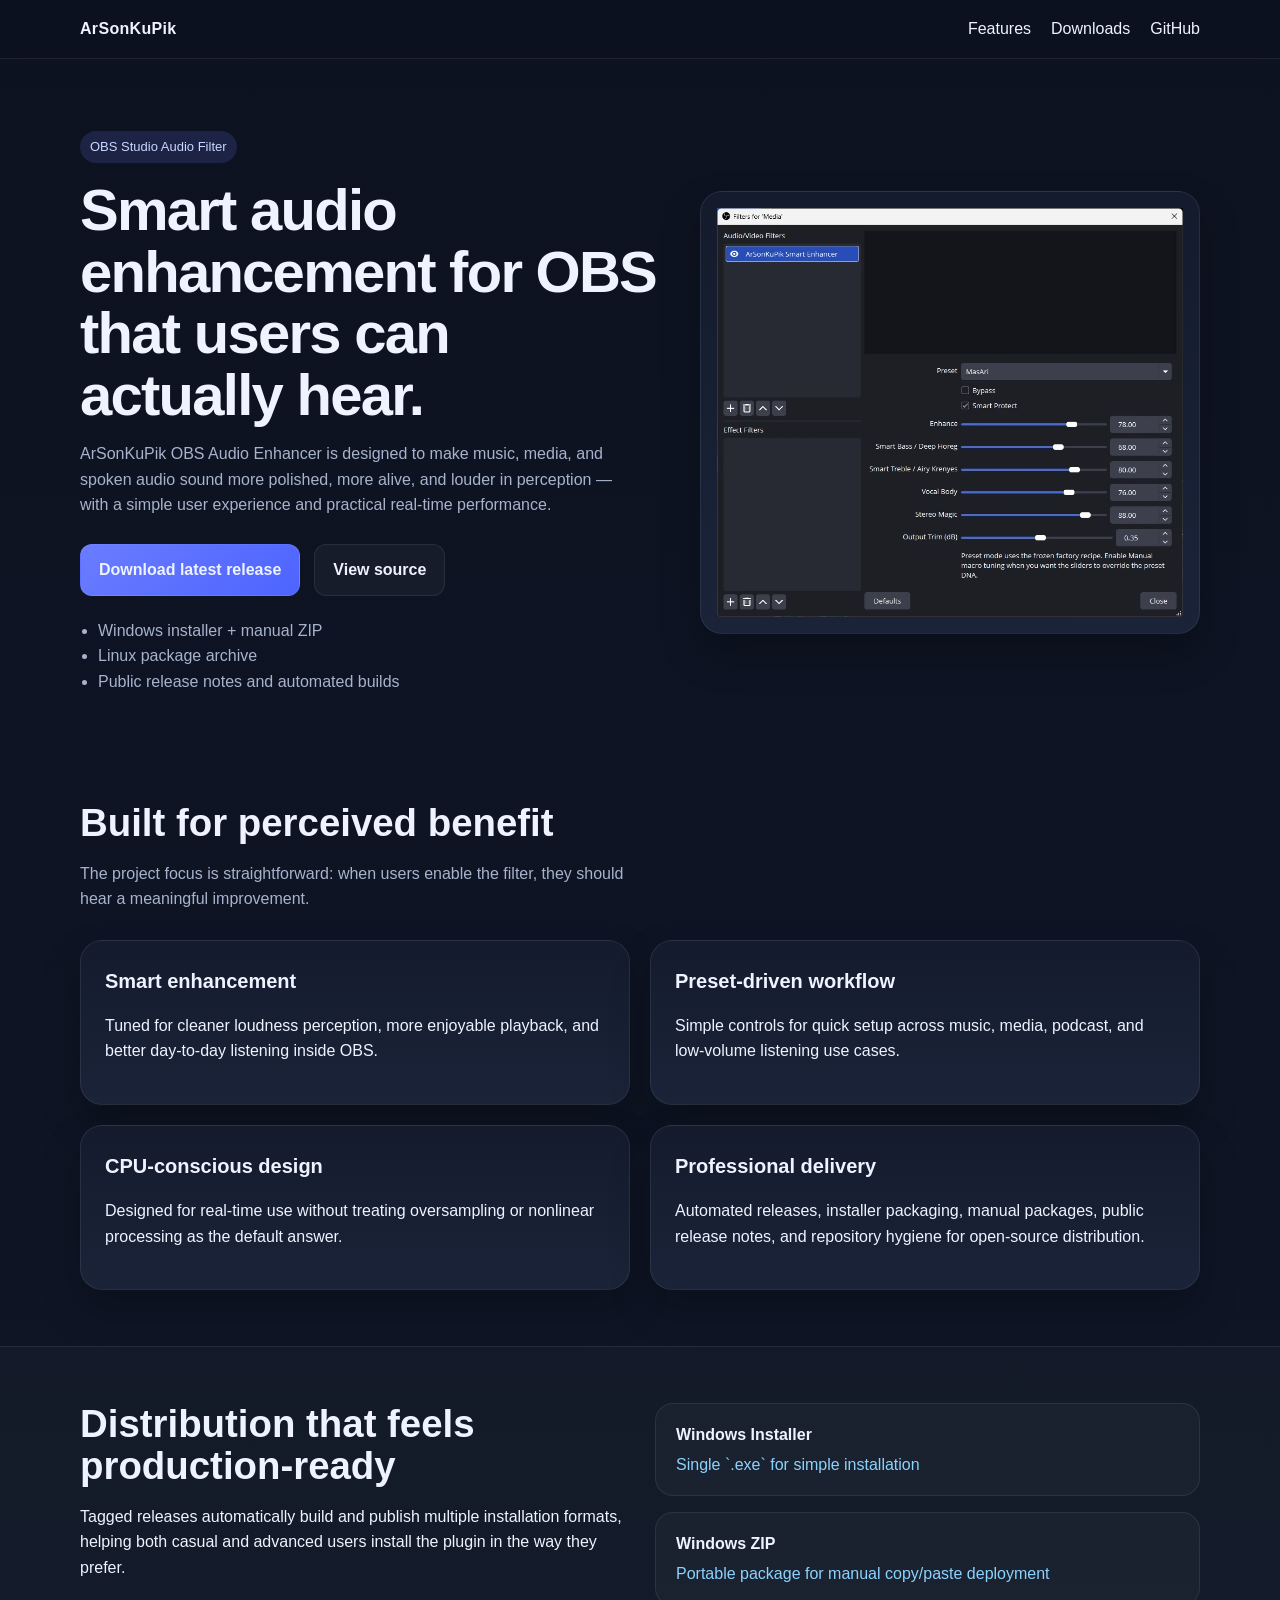
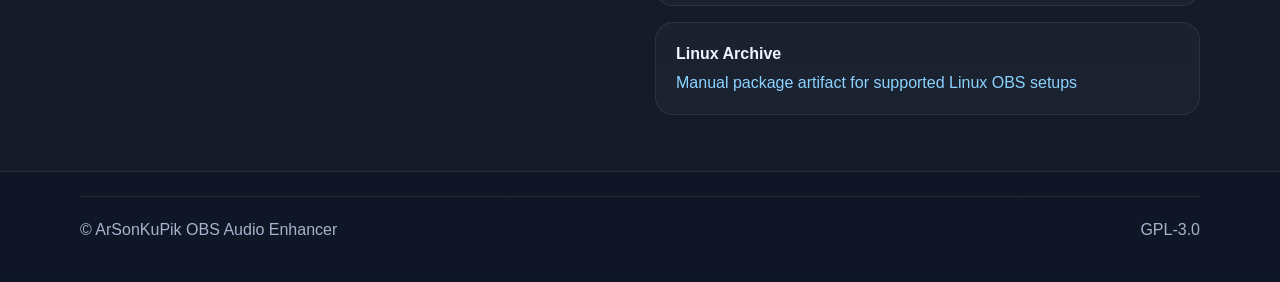
==== docs/site/index.html @ cfe4e067 "Clean public GPL3 repo and improve release installer" ====
<!doctype html>
<html lang="en">
<head>
  <meta charset="utf-8">
  <meta name="viewport" content="width=device-width, initial-scale=1">
  <title>ArSonKuPik OBS Audio Enhancer</title>
  <meta name="description" content="Professional smart audio enhancement plugin for OBS Studio. Louder perception, clearer playback, polished sound, and simple installation.">
  <link rel="stylesheet" href="styles.css">
</head>
<body>
  <header class="nav">
    <div class="wrap nav-inner">
      <a class="brand" href="index.html">ArSonKuPik</a>
      <nav>
        <a href="#features">Features</a>
        <a href="downloads.html">Downloads</a>
        <a href="https://github.com/masarray/arsonkupik-obs-audio-enhancer">GitHub</a>
      </nav>
    </div>
  </header>

  <main>
    <section class="hero">
      <div class="wrap hero-grid">
        <div>
          <span class="eyebrow">OBS Studio Audio Filter</span>
          <h1>Smart audio enhancement for OBS that users can actually hear.</h1>
          <p class="lead">ArSonKuPik OBS Audio Enhancer is designed to make music, media, and spoken audio sound more polished, more alive, and louder in perception — with a simple user experience and practical real-time performance.</p>
          <div class="cta-row">
            <a class="btn btn-primary" href="https://github.com/masarray/arsonkupik-obs-audio-enhancer/releases">Download latest release</a>
            <a class="btn btn-secondary" href="https://github.com/masarray/arsonkupik-obs-audio-enhancer">View source</a>
          </div>
          <ul class="hero-points">
            <li>Windows installer + manual ZIP</li>
            <li>Linux package archive</li>
            <li>Public release notes and automated builds</li>
          </ul>
        </div>
        <div class="shot-card">
          <img src="assets/images/obs-filter-ui.webp" alt="ArSonKuPik OBS Audio Enhancer filter user interface screenshot">
        </div>
      </div>
    </section>

    <section id="features" class="section">
      <div class="wrap">
        <h2>Built for perceived benefit</h2>
        <p class="section-intro">The project focus is straightforward: when users enable the filter, they should hear a meaningful improvement.</p>
        <div class="card-grid">
          <article class="card"><h3>Smart enhancement</h3><p>Tuned for cleaner loudness perception, more enjoyable playback, and better day-to-day listening inside OBS.</p></article>
          <article class="card"><h3>Preset-driven workflow</h3><p>Simple controls for quick setup across music, media, podcast, and low-volume listening use cases.</p></article>
          <article class="card"><h3>CPU-conscious design</h3><p>Designed for real-time use without treating oversampling or nonlinear processing as the default answer.</p></article>
          <article class="card"><h3>Professional delivery</h3><p>Automated releases, installer packaging, manual packages, public release notes, and repository hygiene for open-source distribution.</p></article>
        </div>
      </div>
    </section>

    <section class="section section-alt">
      <div class="wrap split">
        <div>
          <h2>Distribution that feels production-ready</h2>
          <p>Tagged releases automatically build and publish multiple installation formats, helping both casual and advanced users install the plugin in the way they prefer.</p>
        </div>
        <div class="stack-list">
          <div><strong>Windows Installer</strong><span>Single `.exe` for simple installation</span></div>
          <div><strong>Windows ZIP</strong><span>Portable package for manual copy/paste deployment</span></div>
          <div><strong>Linux Archive</strong><span>Manual package artifact for supported Linux OBS setups</span></div>
        </div>
      </div>
    </section>
  </main>

  <footer class="footer">
    <div class="wrap footer-inner">
      <span>© ArSonKuPik OBS Audio Enhancer</span>
      <span>GPL-3.0</span>
    </div>
  </footer>
</body>
</html>
---- docs/site/styles.css ----
:root {
  --bg: #0d1220;
  --panel: #141b2d;
  --panel-2: #1a2338;
  --text: #eef3ff;
  --muted: #a7b3cc;
  --line: rgba(255,255,255,.08);
  --accent: #6a7cff;
  --accent-2: #8bd3ff;
}
* { box-sizing: border-box; }
body { margin: 0; font: 16px/1.6 Inter, Segoe UI, Arial, sans-serif; background: linear-gradient(180deg,#0d1220 0%,#0f1626 100%); color: var(--text); }
a { color: inherit; text-decoration: none; }
img { max-width: 100%; display: block; }
.wrap { width: min(1120px, calc(100% - 40px)); margin: 0 auto; }
.nav { position: sticky; top: 0; backdrop-filter: blur(12px); background: rgba(13,18,32,.75); border-bottom: 1px solid var(--line); z-index: 10; }
.nav-inner { display: flex; justify-content: space-between; align-items: center; padding: 16px 0; }
.nav nav { display: flex; gap: 20px; }
.brand { font-weight: 700; letter-spacing: .02em; }
.hero { padding: 72px 0 52px; }
.hero-grid { display: grid; gap: 40px; grid-template-columns: 1.1fr .95fr; align-items: center; }
.eyebrow { display:inline-block; padding: 6px 10px; border-radius:999px; background: rgba(106,124,255,.16); color: #cbd7ff; font-size: 13px; }
h1 { font-size: clamp(36px, 5vw, 58px); line-height: 1.06; margin: 16px 0; letter-spacing: -.03em; }
h2 { font-size: clamp(28px,3vw,40px); line-height: 1.1; margin: 0 0 12px; }
h3 { margin: 0 0 10px; font-size: 20px; }
.lead, .section-intro { color: var(--muted); max-width: 62ch; }
.cta-row { display: flex; flex-wrap: wrap; gap: 14px; margin: 26px 0 18px; }
.btn { padding: 12px 18px; border-radius: 12px; font-weight: 600; border: 1px solid var(--line); }
.btn-primary { background: linear-gradient(135deg,var(--accent),#4d64ff); }
.btn-secondary { background: rgba(255,255,255,.04); }
.hero-points { margin: 22px 0 0; padding-left: 18px; color: var(--muted); }
.shot-card, .card { background: linear-gradient(180deg,var(--panel),var(--panel-2)); border: 1px solid var(--line); border-radius: 22px; box-shadow: 0 20px 40px rgba(0,0,0,.22); }
.shot-card { padding: 16px; }
.section { padding: 56px 0; }
.section-alt { background: rgba(255,255,255,.02); border-top: 1px solid var(--line); border-bottom: 1px solid var(--line); }
.card-grid { display:grid; gap: 20px; grid-template-columns: repeat(2, minmax(0,1fr)); margin-top: 28px; }
.card-grid.three { grid-template-columns: repeat(3,minmax(0,1fr)); }
.card { padding: 24px; }
.split { display:grid; gap: 30px; grid-template-columns: 1fr 1fr; align-items:start; }
.stack-list { display:grid; gap: 16px; }
.stack-list div { background: rgba(255,255,255,.03); border: 1px solid var(--line); border-radius: 18px; padding: 18px 20px; display:grid; gap: 4px; }
.stack-list span, .text-link { color: var(--accent-2); }
.release-card { margin-top: 24px; }
.footer { padding: 24px 0 40px; }
.footer-inner { display:flex; justify-content:space-between; gap:20px; color: var(--muted); border-top:1px solid var(--line); padding-top: 20px; }
@media (max-width: 900px) {
  .hero-grid, .split, .card-grid, .card-grid.three { grid-template-columns: 1fr; }
  .nav-inner { flex-direction: column; gap: 12px; }
}
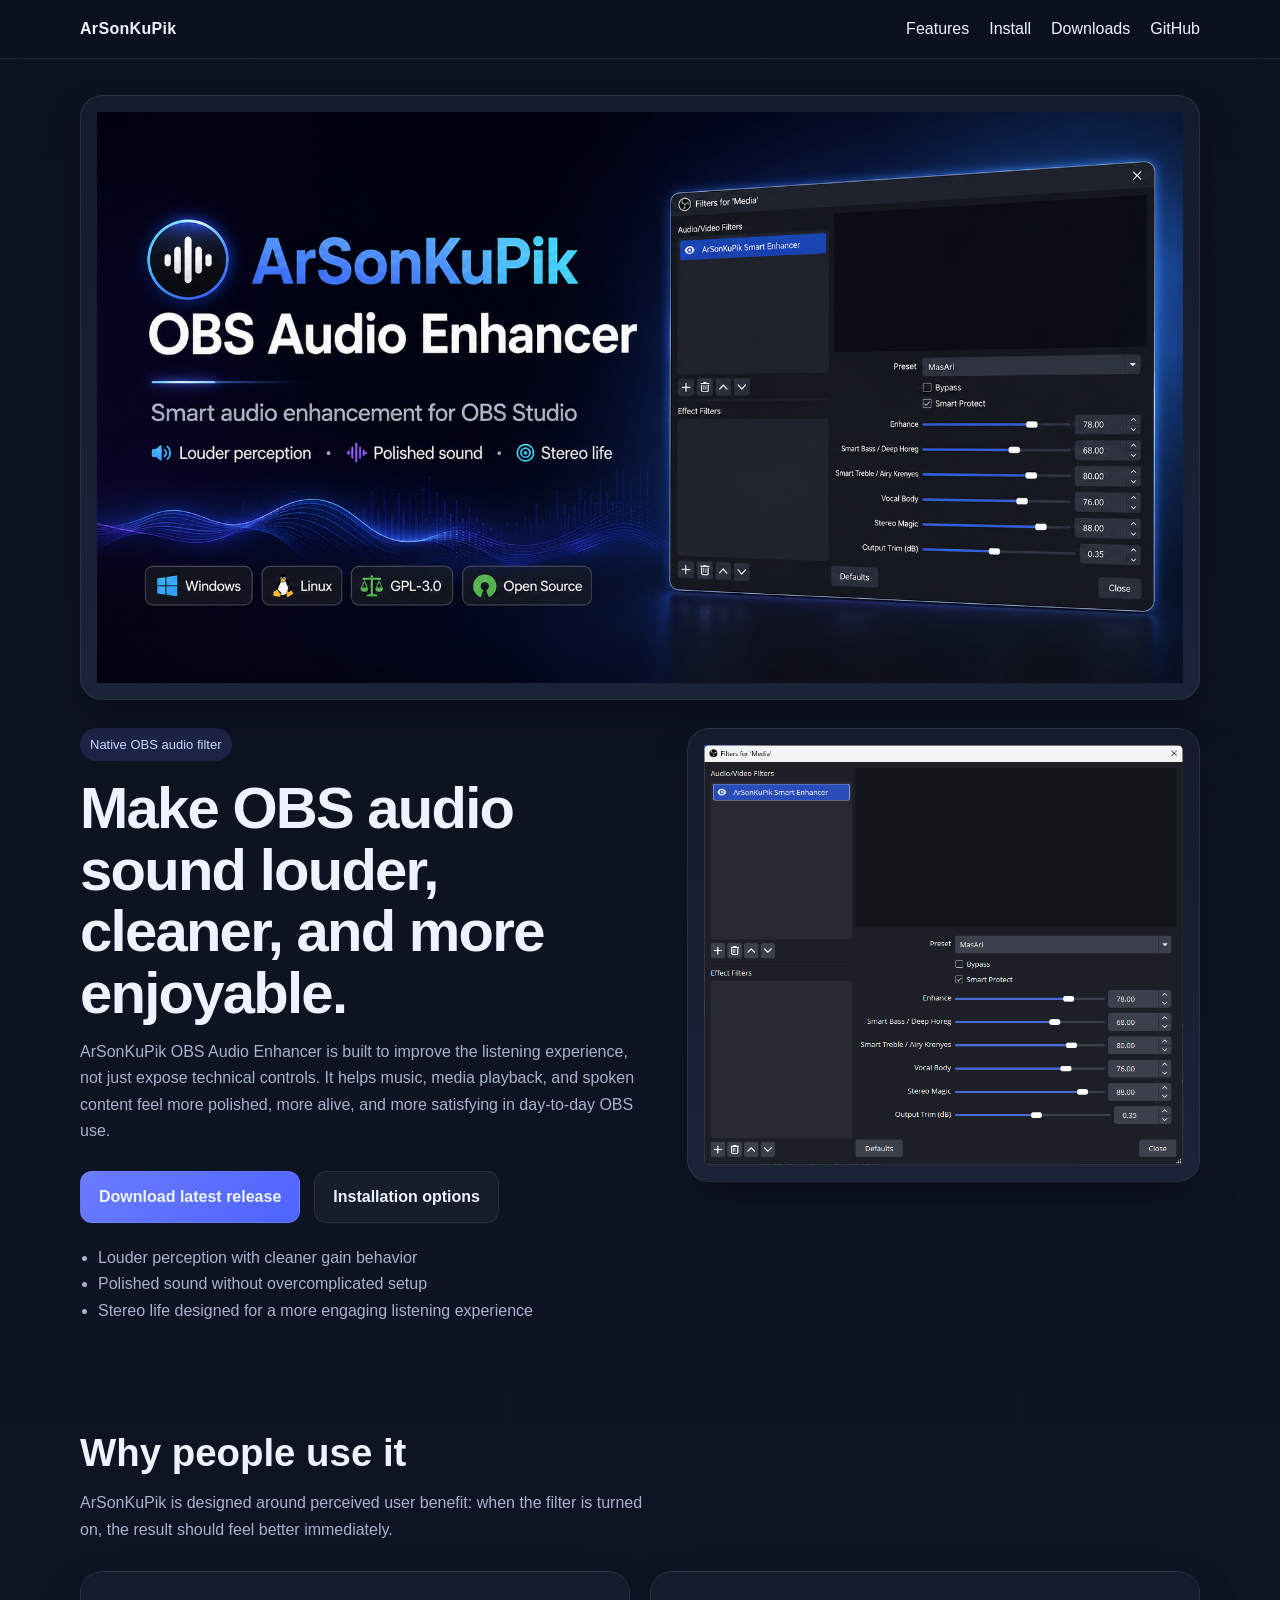
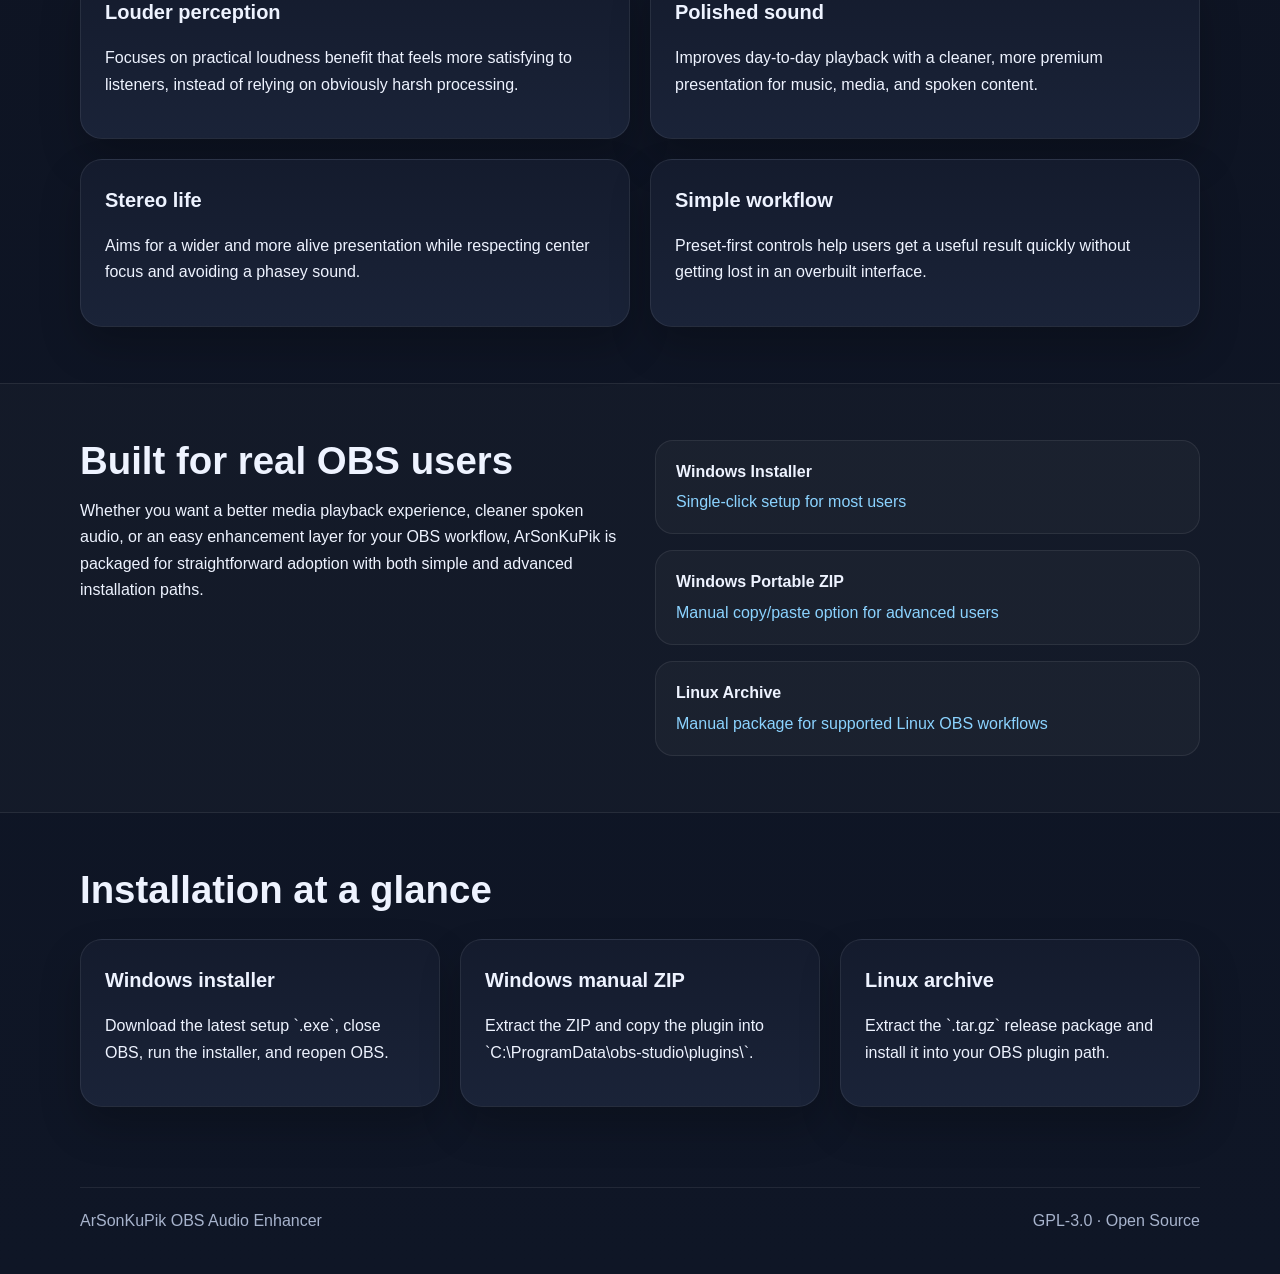
==== commit 766a1b95: "Polish README and landing page with OG hero and SEO improvements" ====
--- a/docs/site/index.html
+++ b/docs/site/index.html
@@ -4,8 +4,35 @@
   <meta charset="utf-8">
   <meta name="viewport" content="width=device-width, initial-scale=1">
   <title>ArSonKuPik OBS Audio Enhancer</title>
-  <meta name="description" content="Professional smart audio enhancement plugin for OBS Studio. Louder perception, clearer playback, polished sound, and simple installation.">
+  <meta name="description" content="Open-source smart audio enhancement plugin for OBS Studio. Designed for louder perceived playback, polished sound, stereo life, and easier installation on Windows and Linux.">
+  <meta name="keywords" content="OBS audio enhancer, OBS plugin, OBS Studio audio filter, audio enhancement plugin, OBS sound plugin, louder audio OBS, podcast audio OBS, music enhancer OBS">
+  <meta name="robots" content="index,follow">
+  <link rel="canonical" href="https://masarray.github.io/arsonkupik-obs-audio-enhancer/">
+  <meta property="og:type" content="website">
+  <meta property="og:title" content="ArSonKuPik OBS Audio Enhancer">
+  <meta property="og:description" content="Smart audio enhancement for OBS Studio — louder perception, polished sound, and stereo life.">
+  <meta property="og:url" content="https://masarray.github.io/arsonkupik-obs-audio-enhancer/">
+  <meta property="og:image" content="https://masarray.github.io/arsonkupik-obs-audio-enhancer/assets/images/og-hero.png">
+  <meta property="og:image:alt" content="ArSonKuPik OBS Audio Enhancer promotional hero image">
+  <meta name="twitter:card" content="summary_large_image">
+  <meta name="twitter:title" content="ArSonKuPik OBS Audio Enhancer">
+  <meta name="twitter:description" content="Smart audio enhancement for OBS Studio — louder perception, polished sound, and stereo life.">
+  <meta name="twitter:image" content="https://masarray.github.io/arsonkupik-obs-audio-enhancer/assets/images/og-hero.png">
   <link rel="stylesheet" href="styles.css">
+  <script type="application/ld+json">
+  {
+    "@context": "https://schema.org",
+    "@type": "SoftwareApplication",
+    "name": "ArSonKuPik OBS Audio Enhancer",
+    "applicationCategory": "MultimediaApplication",
+    "operatingSystem": "Windows, Linux",
+    "softwareVersion": "0.4.6",
+    "license": "https://www.gnu.org/licenses/gpl-3.0.html",
+    "url": "https://masarray.github.io/arsonkupik-obs-audio-enhancer/",
+    "downloadUrl": "https://github.com/masarray/arsonkupik-obs-audio-enhancer/releases",
+    "description": "Open-source smart audio enhancement plugin for OBS Studio, designed for louder perceived playback, polished sound, and stereo life."
+  }
+  </script>
 </head>
 <body>
   <header class="nav">
@@ -13,6 +40,7 @@
       <a class="brand" href="index.html">ArSonKuPik</a>
       <nav>
         <a href="#features">Features</a>
+        <a href="#install">Install</a>
         <a href="downloads.html">Downloads</a>
         <a href="https://github.com/masarray/arsonkupik-obs-audio-enhancer">GitHub</a>
       </nav>
@@ -20,37 +48,45 @@
   </header>
 
   <main>
-    <section class="hero">
-      <div class="wrap hero-grid">
+    <section class="hero hero-banner">
+      <div class="wrap">
+        <div class="banner-card">
+          <img src="assets/images/og-hero.png" alt="ArSonKuPik OBS Audio Enhancer hero banner">
+        </div>
+      </div>
+    </section>
+
+    <section class="hero hero-copy">
+      <div class="wrap hero-grid refined">
         <div>
-          <span class="eyebrow">OBS Studio Audio Filter</span>
-          <h1>Smart audio enhancement for OBS that users can actually hear.</h1>
-          <p class="lead">ArSonKuPik OBS Audio Enhancer is designed to make music, media, and spoken audio sound more polished, more alive, and louder in perception — with a simple user experience and practical real-time performance.</p>
+          <span class="eyebrow">Native OBS audio filter</span>
+          <h1>Make OBS audio sound louder, cleaner, and more enjoyable.</h1>
+          <p class="lead">ArSonKuPik OBS Audio Enhancer is built to improve the listening experience, not just expose technical controls. It helps music, media playback, and spoken content feel more polished, more alive, and more satisfying in day-to-day OBS use.</p>
           <div class="cta-row">
             <a class="btn btn-primary" href="https://github.com/masarray/arsonkupik-obs-audio-enhancer/releases">Download latest release</a>
-            <a class="btn btn-secondary" href="https://github.com/masarray/arsonkupik-obs-audio-enhancer">View source</a>
+            <a class="btn btn-secondary" href="downloads.html">Installation options</a>
           </div>
           <ul class="hero-points">
-            <li>Windows installer + manual ZIP</li>
-            <li>Linux package archive</li>
-            <li>Public release notes and automated builds</li>
+            <li>Louder perception with cleaner gain behavior</li>
+            <li>Polished sound without overcomplicated setup</li>
+            <li>Stereo life designed for a more engaging listening experience</li>
           </ul>
         </div>
         <div class="shot-card">
-          <img src="assets/images/obs-filter-ui.webp" alt="ArSonKuPik OBS Audio Enhancer filter user interface screenshot">
+          <img src="assets/images/obs-filter-ui.webp" alt="ArSonKuPik OBS Audio Enhancer user interface screenshot">
         </div>
       </div>
     </section>
 
     <section id="features" class="section">
       <div class="wrap">
-        <h2>Built for perceived benefit</h2>
-        <p class="section-intro">The project focus is straightforward: when users enable the filter, they should hear a meaningful improvement.</p>
+        <h2>Why people use it</h2>
+        <p class="section-intro">ArSonKuPik is designed around perceived user benefit: when the filter is turned on, the result should feel better immediately.</p>
         <div class="card-grid">
-          <article class="card"><h3>Smart enhancement</h3><p>Tuned for cleaner loudness perception, more enjoyable playback, and better day-to-day listening inside OBS.</p></article>
-          <article class="card"><h3>Preset-driven workflow</h3><p>Simple controls for quick setup across music, media, podcast, and low-volume listening use cases.</p></article>
-          <article class="card"><h3>CPU-conscious design</h3><p>Designed for real-time use without treating oversampling or nonlinear processing as the default answer.</p></article>
-          <article class="card"><h3>Professional delivery</h3><p>Automated releases, installer packaging, manual packages, public release notes, and repository hygiene for open-source distribution.</p></article>
+          <article class="card"><h3>Louder perception</h3><p>Focuses on practical loudness benefit that feels more satisfying to listeners, instead of relying on obviously harsh processing.</p></article>
+          <article class="card"><h3>Polished sound</h3><p>Improves day-to-day playback with a cleaner, more premium presentation for music, media, and spoken content.</p></article>
+          <article class="card"><h3>Stereo life</h3><p>Aims for a wider and more alive presentation while respecting center focus and avoiding a phasey sound.</p></article>
+          <article class="card"><h3>Simple workflow</h3><p>Preset-first controls help users get a useful result quickly without getting lost in an overbuilt interface.</p></article>
         </div>
       </div>
     </section>
@@ -58,13 +94,24 @@
     <section class="section section-alt">
       <div class="wrap split">
         <div>
-          <h2>Distribution that feels production-ready</h2>
-          <p>Tagged releases automatically build and publish multiple installation formats, helping both casual and advanced users install the plugin in the way they prefer.</p>
+          <h2>Built for real OBS users</h2>
+          <p>Whether you want a better media playback experience, cleaner spoken audio, or an easy enhancement layer for your OBS workflow, ArSonKuPik is packaged for straightforward adoption with both simple and advanced installation paths.</p>
         </div>
         <div class="stack-list">
-          <div><strong>Windows Installer</strong><span>Single `.exe` for simple installation</span></div>
-          <div><strong>Windows ZIP</strong><span>Portable package for manual copy/paste deployment</span></div>
-          <div><strong>Linux Archive</strong><span>Manual package artifact for supported Linux OBS setups</span></div>
+          <div><strong>Windows Installer</strong><span>Single-click setup for most users</span></div>
+          <div><strong>Windows Portable ZIP</strong><span>Manual copy/paste option for advanced users</span></div>
+          <div><strong>Linux Archive</strong><span>Manual package for supported Linux OBS workflows</span></div>
+        </div>
+      </div>
+    </section>
+
+    <section id="install" class="section">
+      <div class="wrap">
+        <h2>Installation at a glance</h2>
+        <div class="card-grid three">
+          <article class="card"><h3>Windows installer</h3><p>Download the latest setup `.exe`, close OBS, run the installer, and reopen OBS.</p></article>
+          <article class="card"><h3>Windows manual ZIP</h3><p>Extract the ZIP and copy the plugin into `C:\ProgramData\obs-studio\plugins\`.</p></article>
+          <article class="card"><h3>Linux archive</h3><p>Extract the `.tar.gz` release package and install it into your OBS plugin path.</p></article>
         </div>
       </div>
     </section>
@@ -72,8 +119,8 @@
 
   <footer class="footer">
     <div class="wrap footer-inner">
-      <span>© ArSonKuPik OBS Audio Enhancer</span>
-      <span>GPL-3.0</span>
+      <span>ArSonKuPik OBS Audio Enhancer</span>
+      <span>GPL-3.0 · Open Source</span>
     </div>
   </footer>
 </body>
--- a/docs/site/styles.css
+++ b/docs/site/styles.css
@@ -10,7 +10,7 @@
   --accent-2: #8bd3ff;
 }
 * { box-sizing: border-box; }
-body { margin: 0; font: 16px/1.6 Inter, Segoe UI, Arial, sans-serif; background: linear-gradient(180deg,#0d1220 0%,#0f1626 100%); color: var(--text); }
+body { margin: 0; font: 16px/1.65 Inter, Segoe UI, Arial, sans-serif; background: linear-gradient(180deg,#0d1220 0%,#0f1626 100%); color: var(--text); }
 a { color: inherit; text-decoration: none; }
 img { max-width: 100%; display: block; }
 .wrap { width: min(1120px, calc(100% - 40px)); margin: 0 auto; }
@@ -18,20 +18,24 @@
 .nav-inner { display: flex; justify-content: space-between; align-items: center; padding: 16px 0; }
 .nav nav { display: flex; gap: 20px; }
 .brand { font-weight: 700; letter-spacing: .02em; }
-.hero { padding: 72px 0 52px; }
-.hero-grid { display: grid; gap: 40px; grid-template-columns: 1.1fr .95fr; align-items: center; }
+.hero { padding: 24px 0 52px; }
+.hero-banner { padding-top: 36px; padding-bottom: 8px; }
+.hero-copy { padding-top: 20px; }
+.hero-grid { display: grid; gap: 40px; grid-template-columns: 1.05fr .95fr; align-items: center; }
+.hero-grid.refined { align-items: start; }
 .eyebrow { display:inline-block; padding: 6px 10px; border-radius:999px; background: rgba(106,124,255,.16); color: #cbd7ff; font-size: 13px; }
 h1 { font-size: clamp(36px, 5vw, 58px); line-height: 1.06; margin: 16px 0; letter-spacing: -.03em; }
 h2 { font-size: clamp(28px,3vw,40px); line-height: 1.1; margin: 0 0 12px; }
 h3 { margin: 0 0 10px; font-size: 20px; }
-.lead, .section-intro { color: var(--muted); max-width: 62ch; }
+.lead, .section-intro { color: var(--muted); max-width: 64ch; }
 .cta-row { display: flex; flex-wrap: wrap; gap: 14px; margin: 26px 0 18px; }
 .btn { padding: 12px 18px; border-radius: 12px; font-weight: 600; border: 1px solid var(--line); }
 .btn-primary { background: linear-gradient(135deg,var(--accent),#4d64ff); }
 .btn-secondary { background: rgba(255,255,255,.04); }
 .hero-points { margin: 22px 0 0; padding-left: 18px; color: var(--muted); }
-.shot-card, .card { background: linear-gradient(180deg,var(--panel),var(--panel-2)); border: 1px solid var(--line); border-radius: 22px; box-shadow: 0 20px 40px rgba(0,0,0,.22); }
-.shot-card { padding: 16px; }
+.shot-card, .card, .banner-card { background: linear-gradient(180deg,var(--panel),var(--panel-2)); border: 1px solid var(--line); border-radius: 22px; box-shadow: 0 20px 40px rgba(0,0,0,.22); }
+.shot-card, .banner-card { padding: 16px; }
+.small-banner { margin-bottom: 28px; }
 .section { padding: 56px 0; }
 .section-alt { background: rgba(255,255,255,.02); border-top: 1px solid var(--line); border-bottom: 1px solid var(--line); }
 .card-grid { display:grid; gap: 20px; grid-template-columns: repeat(2, minmax(0,1fr)); margin-top: 28px; }
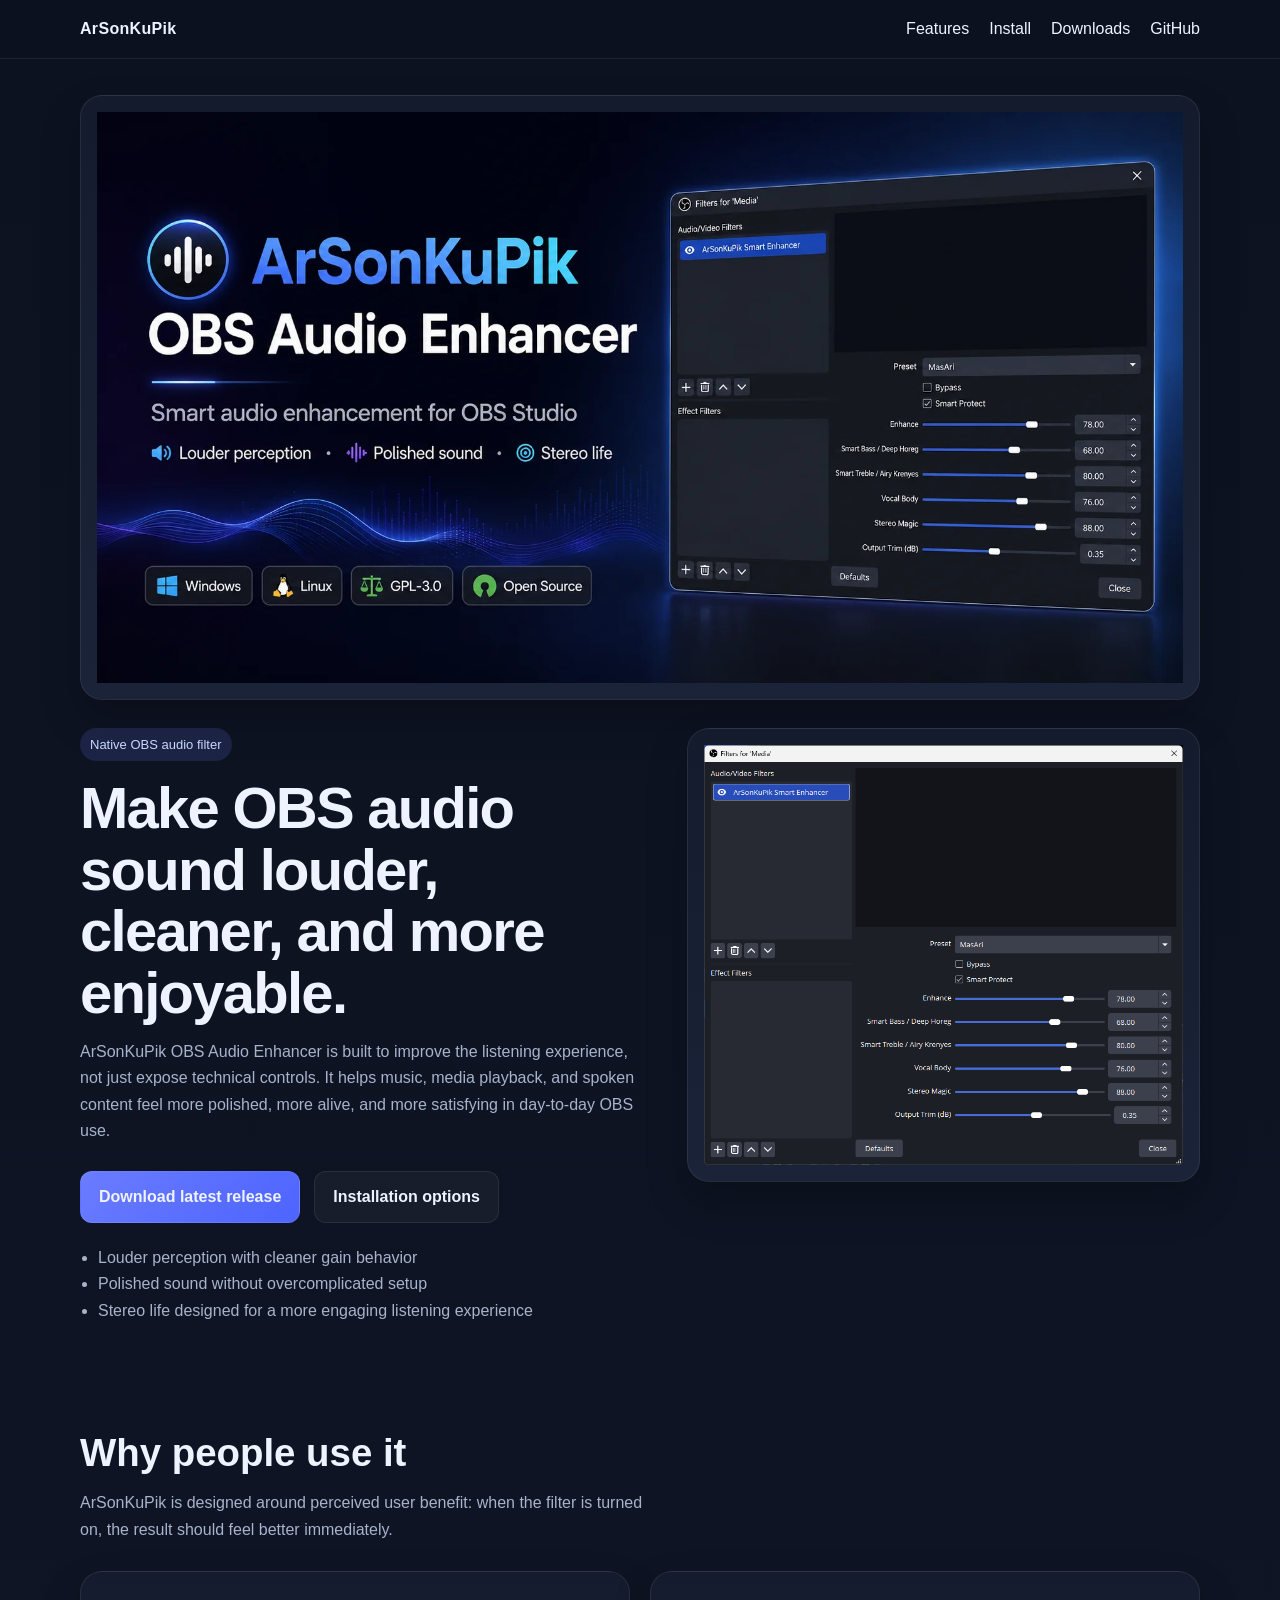
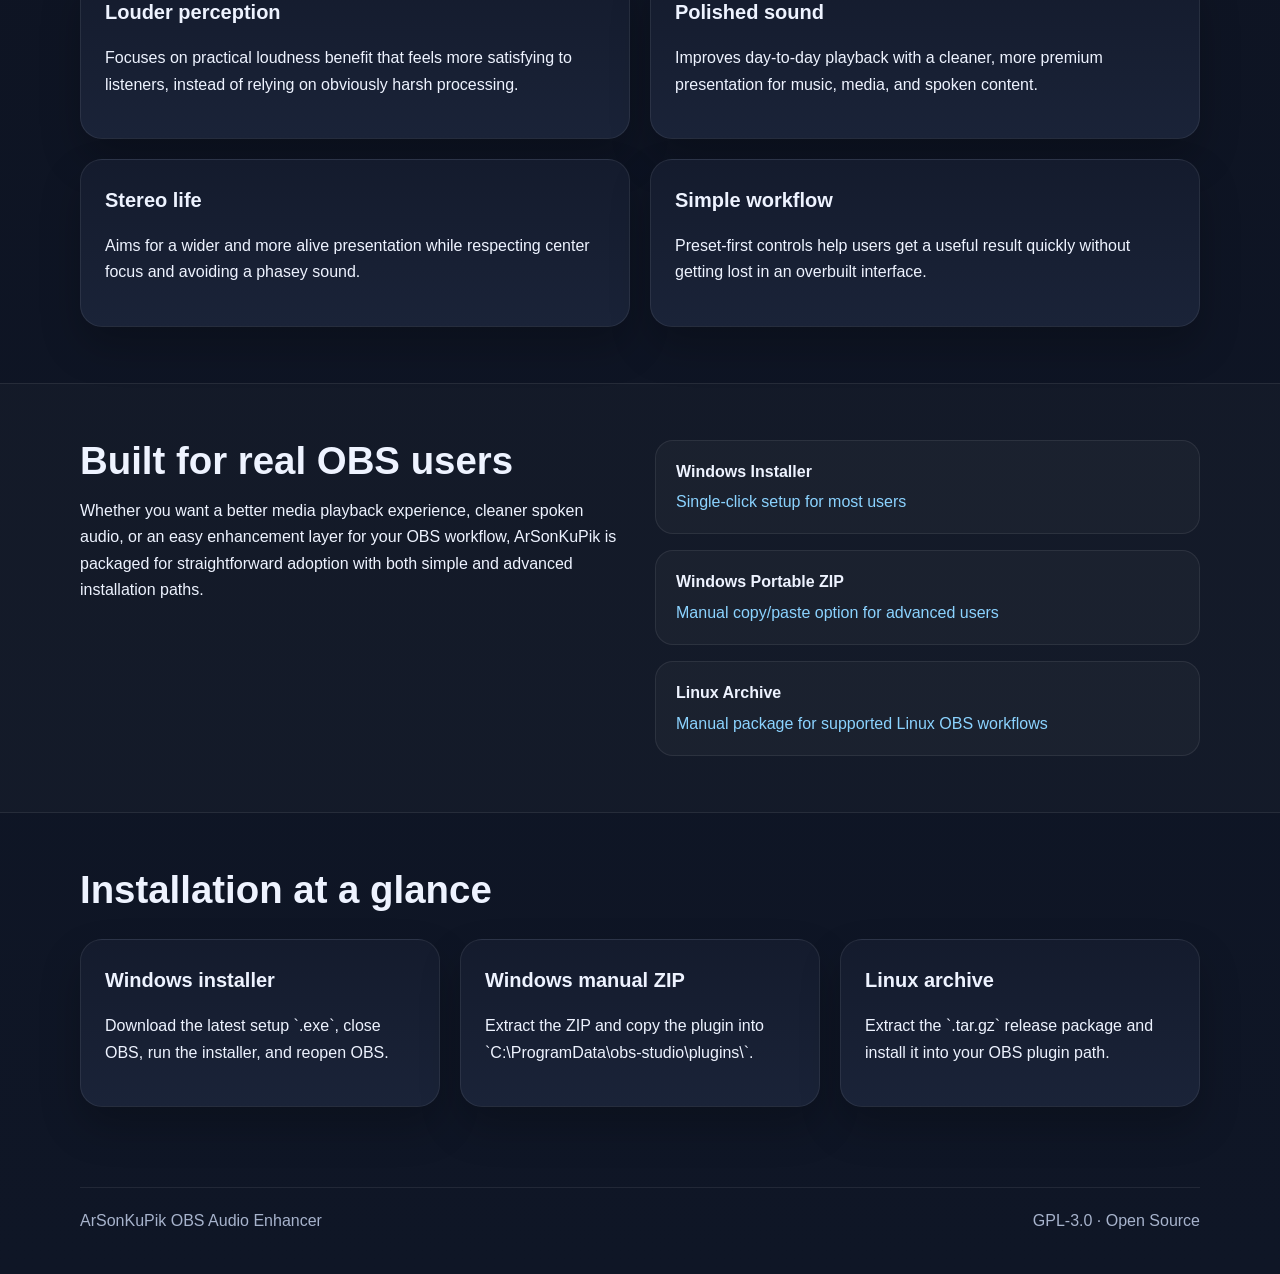
==== commit a535242c: "Use WebP hero banner on landing page" ====
--- a/docs/site/index.html
+++ b/docs/site/index.html
@@ -12,12 +12,12 @@
   <meta property="og:title" content="ArSonKuPik OBS Audio Enhancer">
   <meta property="og:description" content="Smart audio enhancement for OBS Studio — louder perception, polished sound, and stereo life.">
   <meta property="og:url" content="https://masarray.github.io/arsonkupik-obs-audio-enhancer/">
-  <meta property="og:image" content="https://masarray.github.io/arsonkupik-obs-audio-enhancer/assets/images/og-hero.png">
+  <meta property="og:image" content="https://masarray.github.io/arsonkupik-obs-audio-enhancer/assets/images/og-hero.webp">
   <meta property="og:image:alt" content="ArSonKuPik OBS Audio Enhancer promotional hero image">
   <meta name="twitter:card" content="summary_large_image">
   <meta name="twitter:title" content="ArSonKuPik OBS Audio Enhancer">
   <meta name="twitter:description" content="Smart audio enhancement for OBS Studio — louder perception, polished sound, and stereo life.">
-  <meta name="twitter:image" content="https://masarray.github.io/arsonkupik-obs-audio-enhancer/assets/images/og-hero.png">
+  <meta name="twitter:image" content="https://masarray.github.io/arsonkupik-obs-audio-enhancer/assets/images/og-hero.webp">
   <link rel="stylesheet" href="styles.css">
   <script type="application/ld+json">
   {
@@ -26,7 +26,7 @@
     "name": "ArSonKuPik OBS Audio Enhancer",
     "applicationCategory": "MultimediaApplication",
     "operatingSystem": "Windows, Linux",
-    "softwareVersion": "0.4.6",
+    "softwareVersion": "0.4.8",
     "license": "https://www.gnu.org/licenses/gpl-3.0.html",
     "url": "https://masarray.github.io/arsonkupik-obs-audio-enhancer/",
     "downloadUrl": "https://github.com/masarray/arsonkupik-obs-audio-enhancer/releases",
@@ -51,7 +51,7 @@
     <section class="hero hero-banner">
       <div class="wrap">
         <div class="banner-card">
-          <img src="assets/images/og-hero.png" alt="ArSonKuPik OBS Audio Enhancer hero banner">
+          <img src="assets/images/og-hero.webp" alt="ArSonKuPik OBS Audio Enhancer hero banner">
         </div>
       </div>
     </section>
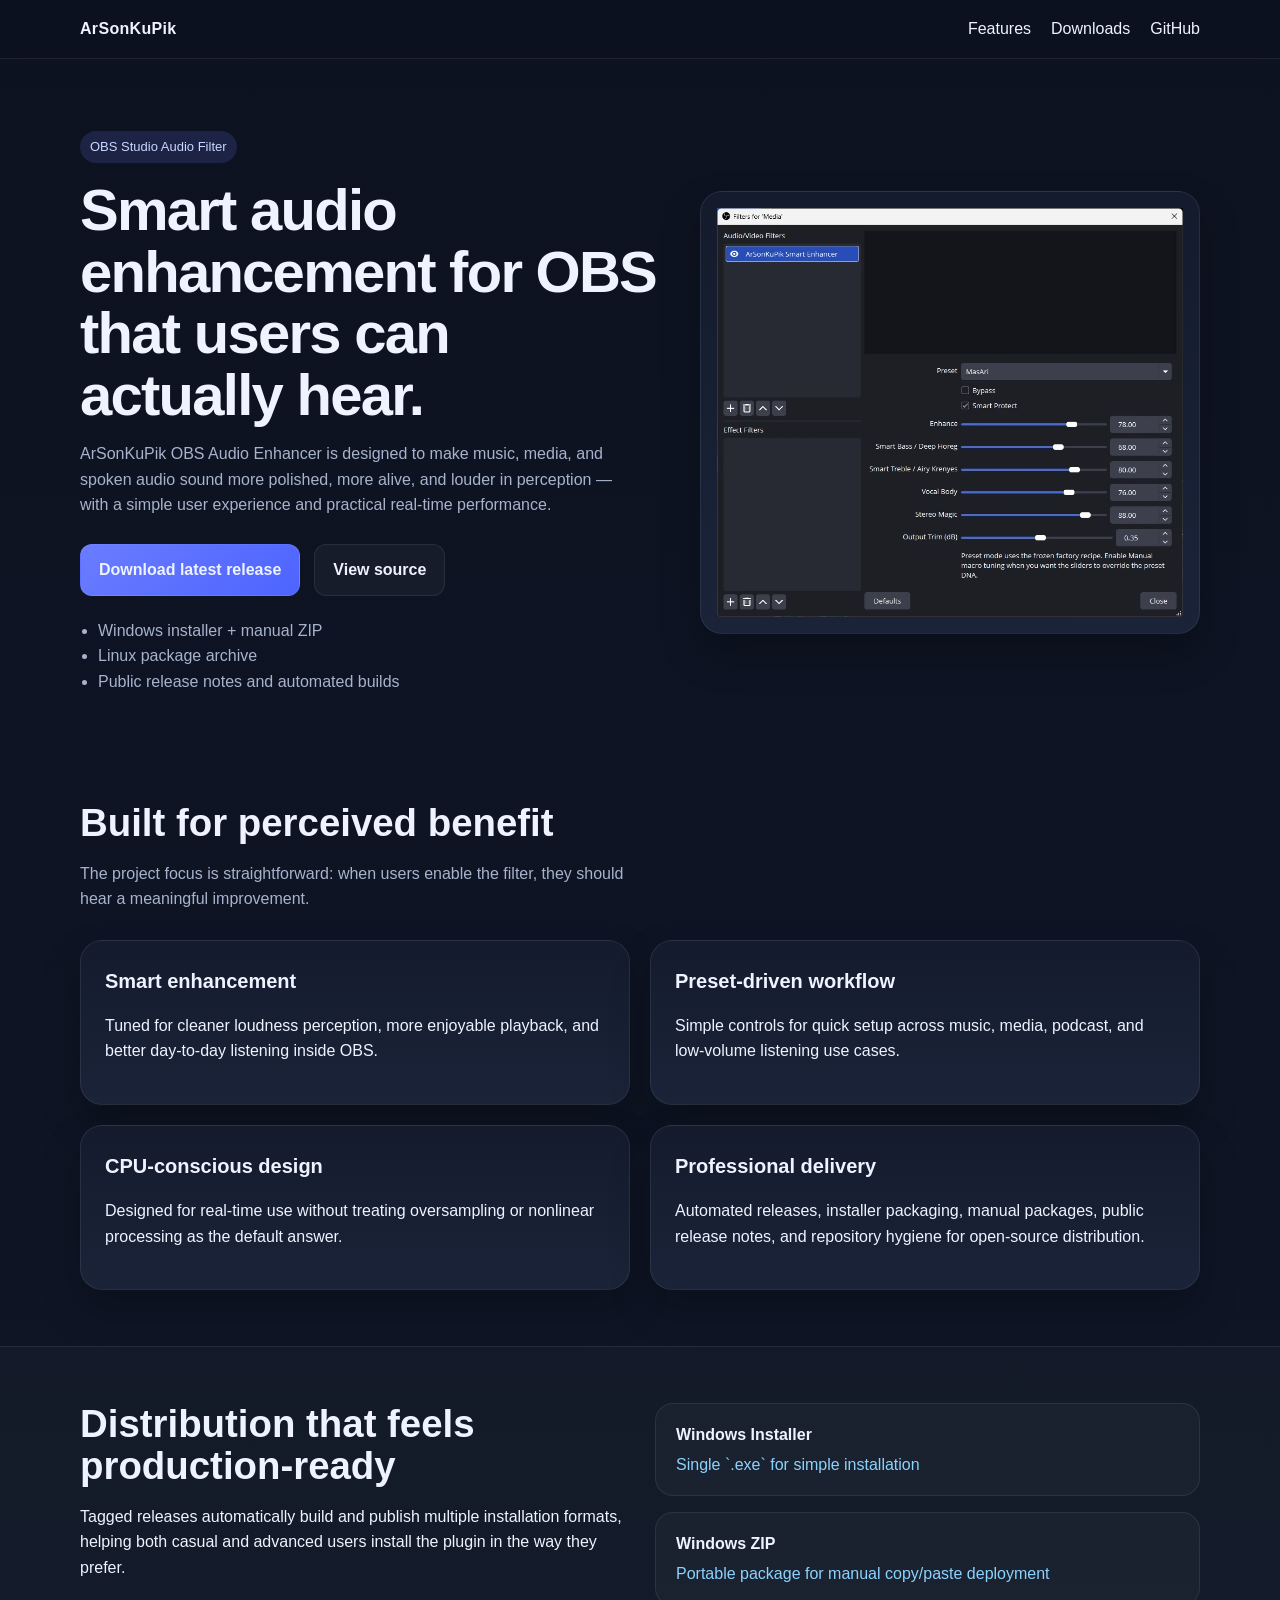
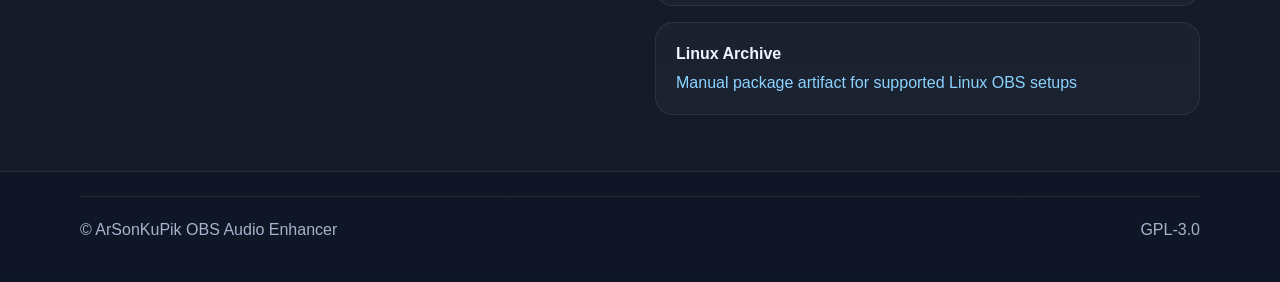
==== commit a178d706: "v0.4.12 calibrated gain staging" ====
--- a/docs/site/index.html
+++ b/docs/site/index.html
@@ -4,35 +4,8 @@
   <meta charset="utf-8">
   <meta name="viewport" content="width=device-width, initial-scale=1">
   <title>ArSonKuPik OBS Audio Enhancer</title>
-  <meta name="description" content="Open-source smart audio enhancement plugin for OBS Studio. Designed for louder perceived playback, polished sound, stereo life, and easier installation on Windows and Linux.">
-  <meta name="keywords" content="OBS audio enhancer, OBS plugin, OBS Studio audio filter, audio enhancement plugin, OBS sound plugin, louder audio OBS, podcast audio OBS, music enhancer OBS">
-  <meta name="robots" content="index,follow">
-  <link rel="canonical" href="https://masarray.github.io/arsonkupik-obs-audio-enhancer/">
-  <meta property="og:type" content="website">
-  <meta property="og:title" content="ArSonKuPik OBS Audio Enhancer">
-  <meta property="og:description" content="Smart audio enhancement for OBS Studio — louder perception, polished sound, and stereo life.">
-  <meta property="og:url" content="https://masarray.github.io/arsonkupik-obs-audio-enhancer/">
-  <meta property="og:image" content="https://masarray.github.io/arsonkupik-obs-audio-enhancer/assets/images/og-hero.webp">
-  <meta property="og:image:alt" content="ArSonKuPik OBS Audio Enhancer promotional hero image">
-  <meta name="twitter:card" content="summary_large_image">
-  <meta name="twitter:title" content="ArSonKuPik OBS Audio Enhancer">
-  <meta name="twitter:description" content="Smart audio enhancement for OBS Studio — louder perception, polished sound, and stereo life.">
-  <meta name="twitter:image" content="https://masarray.github.io/arsonkupik-obs-audio-enhancer/assets/images/og-hero.webp">
+  <meta name="description" content="Professional smart audio enhancement plugin for OBS Studio. Louder perception, clearer playback, polished sound, and simple installation.">
   <link rel="stylesheet" href="styles.css">
-  <script type="application/ld+json">
-  {
-    "@context": "https://schema.org",
-    "@type": "SoftwareApplication",
-    "name": "ArSonKuPik OBS Audio Enhancer",
-    "applicationCategory": "MultimediaApplication",
-    "operatingSystem": "Windows, Linux",
-    "softwareVersion": "0.4.8",
-    "license": "https://www.gnu.org/licenses/gpl-3.0.html",
-    "url": "https://masarray.github.io/arsonkupik-obs-audio-enhancer/",
-    "downloadUrl": "https://github.com/masarray/arsonkupik-obs-audio-enhancer/releases",
-    "description": "Open-source smart audio enhancement plugin for OBS Studio, designed for louder perceived playback, polished sound, and stereo life."
-  }
-  </script>
 </head>
 <body>
   <header class="nav">
@@ -40,7 +13,6 @@
       <a class="brand" href="index.html">ArSonKuPik</a>
       <nav>
         <a href="#features">Features</a>
-        <a href="#install">Install</a>
         <a href="downloads.html">Downloads</a>
         <a href="https://github.com/masarray/arsonkupik-obs-audio-enhancer">GitHub</a>
       </nav>
@@ -48,45 +20,37 @@
   </header>
 
   <main>
-    <section class="hero hero-banner">
-      <div class="wrap">
-        <div class="banner-card">
-          <img src="assets/images/og-hero.webp" alt="ArSonKuPik OBS Audio Enhancer hero banner">
-        </div>
-      </div>
-    </section>
-
-    <section class="hero hero-copy">
-      <div class="wrap hero-grid refined">
+    <section class="hero">
+      <div class="wrap hero-grid">
         <div>
-          <span class="eyebrow">Native OBS audio filter</span>
-          <h1>Make OBS audio sound louder, cleaner, and more enjoyable.</h1>
-          <p class="lead">ArSonKuPik OBS Audio Enhancer is built to improve the listening experience, not just expose technical controls. It helps music, media playback, and spoken content feel more polished, more alive, and more satisfying in day-to-day OBS use.</p>
+          <span class="eyebrow">OBS Studio Audio Filter</span>
+          <h1>Smart audio enhancement for OBS that users can actually hear.</h1>
+          <p class="lead">ArSonKuPik OBS Audio Enhancer is designed to make music, media, and spoken audio sound more polished, more alive, and louder in perception — with a simple user experience and practical real-time performance.</p>
           <div class="cta-row">
             <a class="btn btn-primary" href="https://github.com/masarray/arsonkupik-obs-audio-enhancer/releases">Download latest release</a>
-            <a class="btn btn-secondary" href="downloads.html">Installation options</a>
+            <a class="btn btn-secondary" href="https://github.com/masarray/arsonkupik-obs-audio-enhancer">View source</a>
           </div>
           <ul class="hero-points">
-            <li>Louder perception with cleaner gain behavior</li>
-            <li>Polished sound without overcomplicated setup</li>
-            <li>Stereo life designed for a more engaging listening experience</li>
+            <li>Windows installer + manual ZIP</li>
+            <li>Linux package archive</li>
+            <li>Public release notes and automated builds</li>
           </ul>
         </div>
         <div class="shot-card">
-          <img src="assets/images/obs-filter-ui.webp" alt="ArSonKuPik OBS Audio Enhancer user interface screenshot">
+          <img src="assets/images/obs-filter-ui.webp" alt="ArSonKuPik OBS Audio Enhancer filter user interface screenshot">
         </div>
       </div>
     </section>
 
     <section id="features" class="section">
       <div class="wrap">
-        <h2>Why people use it</h2>
-        <p class="section-intro">ArSonKuPik is designed around perceived user benefit: when the filter is turned on, the result should feel better immediately.</p>
+        <h2>Built for perceived benefit</h2>
+        <p class="section-intro">The project focus is straightforward: when users enable the filter, they should hear a meaningful improvement.</p>
         <div class="card-grid">
-          <article class="card"><h3>Louder perception</h3><p>Focuses on practical loudness benefit that feels more satisfying to listeners, instead of relying on obviously harsh processing.</p></article>
-          <article class="card"><h3>Polished sound</h3><p>Improves day-to-day playback with a cleaner, more premium presentation for music, media, and spoken content.</p></article>
-          <article class="card"><h3>Stereo life</h3><p>Aims for a wider and more alive presentation while respecting center focus and avoiding a phasey sound.</p></article>
-          <article class="card"><h3>Simple workflow</h3><p>Preset-first controls help users get a useful result quickly without getting lost in an overbuilt interface.</p></article>
+          <article class="card"><h3>Smart enhancement</h3><p>Tuned for cleaner loudness perception, more enjoyable playback, and better day-to-day listening inside OBS.</p></article>
+          <article class="card"><h3>Preset-driven workflow</h3><p>Simple controls for quick setup across music, media, podcast, and low-volume listening use cases.</p></article>
+          <article class="card"><h3>CPU-conscious design</h3><p>Designed for real-time use without treating oversampling or nonlinear processing as the default answer.</p></article>
+          <article class="card"><h3>Professional delivery</h3><p>Automated releases, installer packaging, manual packages, public release notes, and repository hygiene for open-source distribution.</p></article>
         </div>
       </div>
     </section>
@@ -94,24 +58,13 @@
     <section class="section section-alt">
       <div class="wrap split">
         <div>
-          <h2>Built for real OBS users</h2>
-          <p>Whether you want a better media playback experience, cleaner spoken audio, or an easy enhancement layer for your OBS workflow, ArSonKuPik is packaged for straightforward adoption with both simple and advanced installation paths.</p>
+          <h2>Distribution that feels production-ready</h2>
+          <p>Tagged releases automatically build and publish multiple installation formats, helping both casual and advanced users install the plugin in the way they prefer.</p>
         </div>
         <div class="stack-list">
-          <div><strong>Windows Installer</strong><span>Single-click setup for most users</span></div>
-          <div><strong>Windows Portable ZIP</strong><span>Manual copy/paste option for advanced users</span></div>
-          <div><strong>Linux Archive</strong><span>Manual package for supported Linux OBS workflows</span></div>
-        </div>
-      </div>
-    </section>
-
-    <section id="install" class="section">
-      <div class="wrap">
-        <h2>Installation at a glance</h2>
-        <div class="card-grid three">
-          <article class="card"><h3>Windows installer</h3><p>Download the latest setup `.exe`, close OBS, run the installer, and reopen OBS.</p></article>
-          <article class="card"><h3>Windows manual ZIP</h3><p>Extract the ZIP and copy the plugin into `C:\ProgramData\obs-studio\plugins\`.</p></article>
-          <article class="card"><h3>Linux archive</h3><p>Extract the `.tar.gz` release package and install it into your OBS plugin path.</p></article>
+          <div><strong>Windows Installer</strong><span>Single `.exe` for simple installation</span></div>
+          <div><strong>Windows ZIP</strong><span>Portable package for manual copy/paste deployment</span></div>
+          <div><strong>Linux Archive</strong><span>Manual package artifact for supported Linux OBS setups</span></div>
         </div>
       </div>
     </section>
@@ -119,8 +72,8 @@
 
   <footer class="footer">
     <div class="wrap footer-inner">
-      <span>ArSonKuPik OBS Audio Enhancer</span>
-      <span>GPL-3.0 · Open Source</span>
+      <span>© ArSonKuPik OBS Audio Enhancer</span>
+      <span>GPL-3.0</span>
     </div>
   </footer>
 </body>
--- a/docs/site/styles.css
+++ b/docs/site/styles.css
@@ -10,7 +10,7 @@
   --accent-2: #8bd3ff;
 }
 * { box-sizing: border-box; }
-body { margin: 0; font: 16px/1.65 Inter, Segoe UI, Arial, sans-serif; background: linear-gradient(180deg,#0d1220 0%,#0f1626 100%); color: var(--text); }
+body { margin: 0; font: 16px/1.6 Inter, Segoe UI, Arial, sans-serif; background: linear-gradient(180deg,#0d1220 0%,#0f1626 100%); color: var(--text); }
 a { color: inherit; text-decoration: none; }
 img { max-width: 100%; display: block; }
 .wrap { width: min(1120px, calc(100% - 40px)); margin: 0 auto; }
@@ -18,24 +18,20 @@
 .nav-inner { display: flex; justify-content: space-between; align-items: center; padding: 16px 0; }
 .nav nav { display: flex; gap: 20px; }
 .brand { font-weight: 700; letter-spacing: .02em; }
-.hero { padding: 24px 0 52px; }
-.hero-banner { padding-top: 36px; padding-bottom: 8px; }
-.hero-copy { padding-top: 20px; }
-.hero-grid { display: grid; gap: 40px; grid-template-columns: 1.05fr .95fr; align-items: center; }
-.hero-grid.refined { align-items: start; }
+.hero { padding: 72px 0 52px; }
+.hero-grid { display: grid; gap: 40px; grid-template-columns: 1.1fr .95fr; align-items: center; }
 .eyebrow { display:inline-block; padding: 6px 10px; border-radius:999px; background: rgba(106,124,255,.16); color: #cbd7ff; font-size: 13px; }
 h1 { font-size: clamp(36px, 5vw, 58px); line-height: 1.06; margin: 16px 0; letter-spacing: -.03em; }
 h2 { font-size: clamp(28px,3vw,40px); line-height: 1.1; margin: 0 0 12px; }
 h3 { margin: 0 0 10px; font-size: 20px; }
-.lead, .section-intro { color: var(--muted); max-width: 64ch; }
+.lead, .section-intro { color: var(--muted); max-width: 62ch; }
 .cta-row { display: flex; flex-wrap: wrap; gap: 14px; margin: 26px 0 18px; }
 .btn { padding: 12px 18px; border-radius: 12px; font-weight: 600; border: 1px solid var(--line); }
 .btn-primary { background: linear-gradient(135deg,var(--accent),#4d64ff); }
 .btn-secondary { background: rgba(255,255,255,.04); }
 .hero-points { margin: 22px 0 0; padding-left: 18px; color: var(--muted); }
-.shot-card, .card, .banner-card { background: linear-gradient(180deg,var(--panel),var(--panel-2)); border: 1px solid var(--line); border-radius: 22px; box-shadow: 0 20px 40px rgba(0,0,0,.22); }
-.shot-card, .banner-card { padding: 16px; }
-.small-banner { margin-bottom: 28px; }
+.shot-card, .card { background: linear-gradient(180deg,var(--panel),var(--panel-2)); border: 1px solid var(--line); border-radius: 22px; box-shadow: 0 20px 40px rgba(0,0,0,.22); }
+.shot-card { padding: 16px; }
 .section { padding: 56px 0; }
 .section-alt { background: rgba(255,255,255,.02); border-top: 1px solid var(--line); border-bottom: 1px solid var(--line); }
 .card-grid { display:grid; gap: 20px; grid-template-columns: repeat(2, minmax(0,1fr)); margin-top: 28px; }
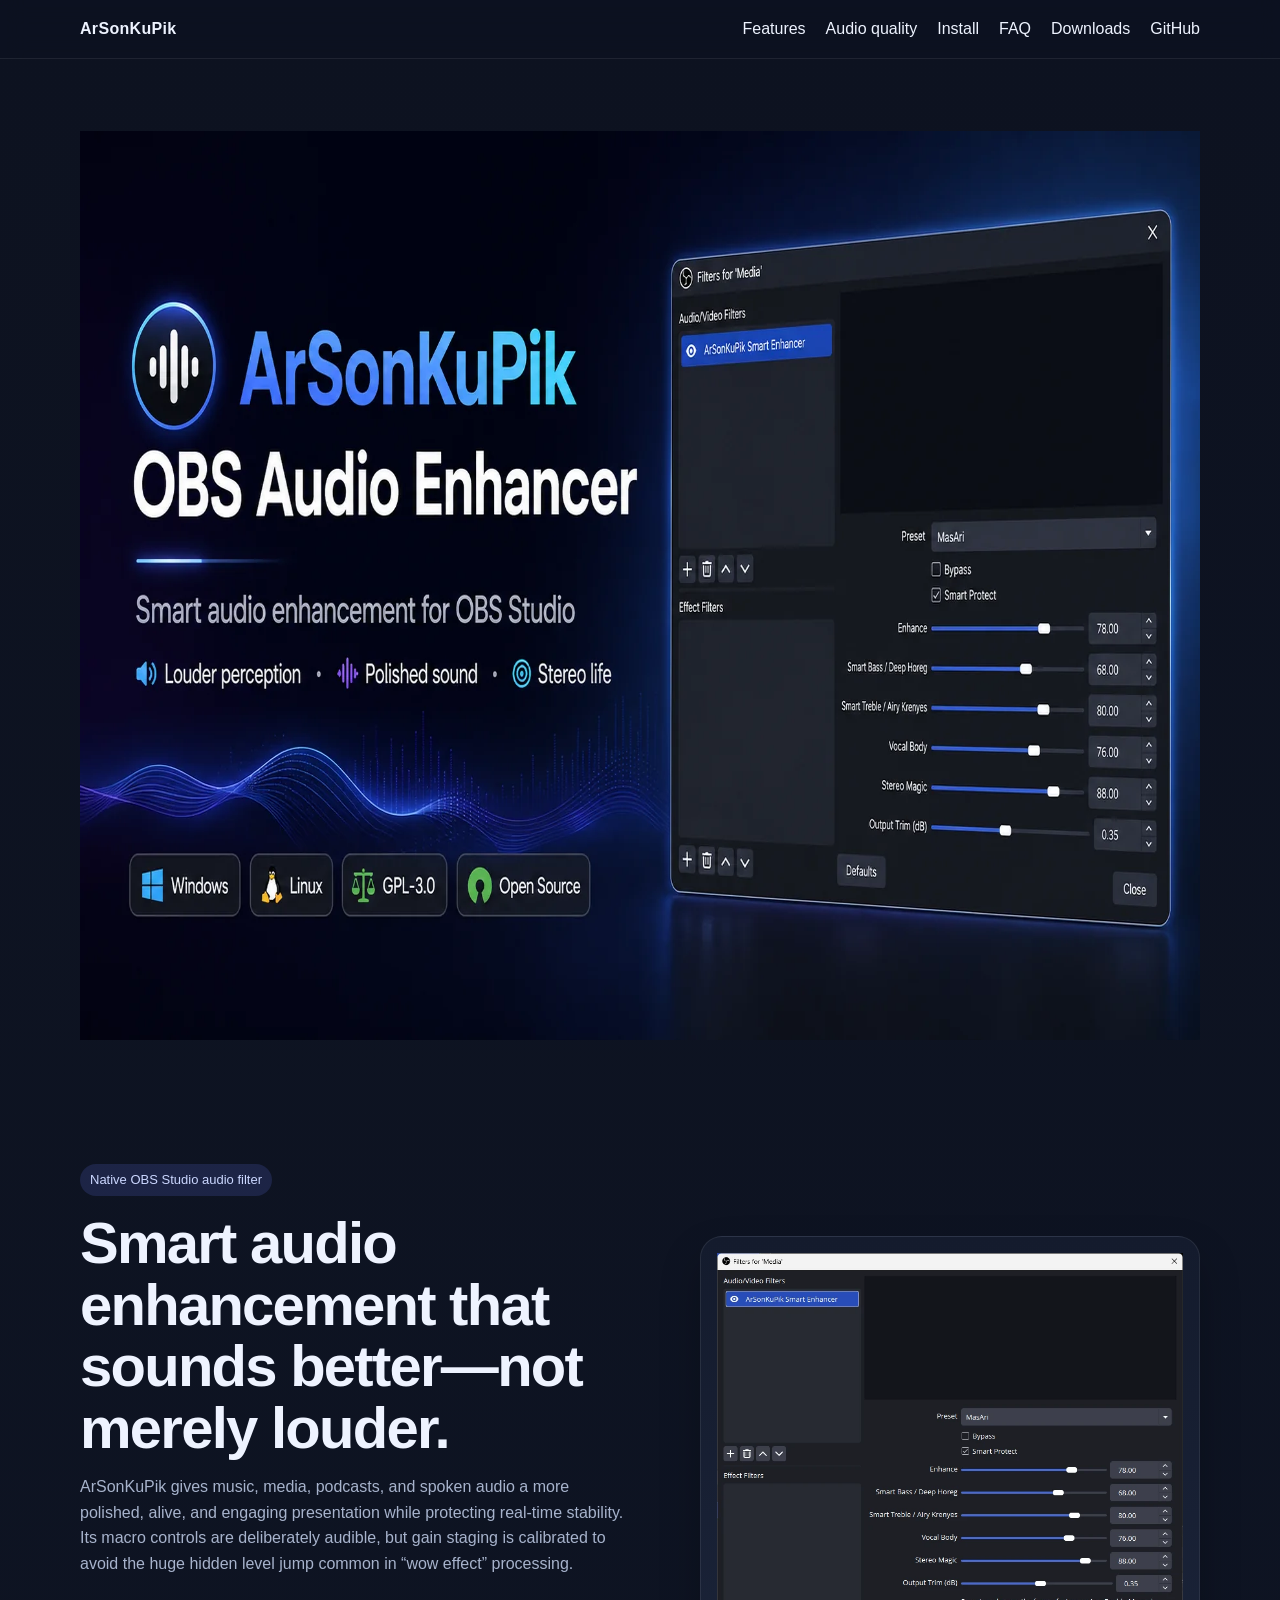
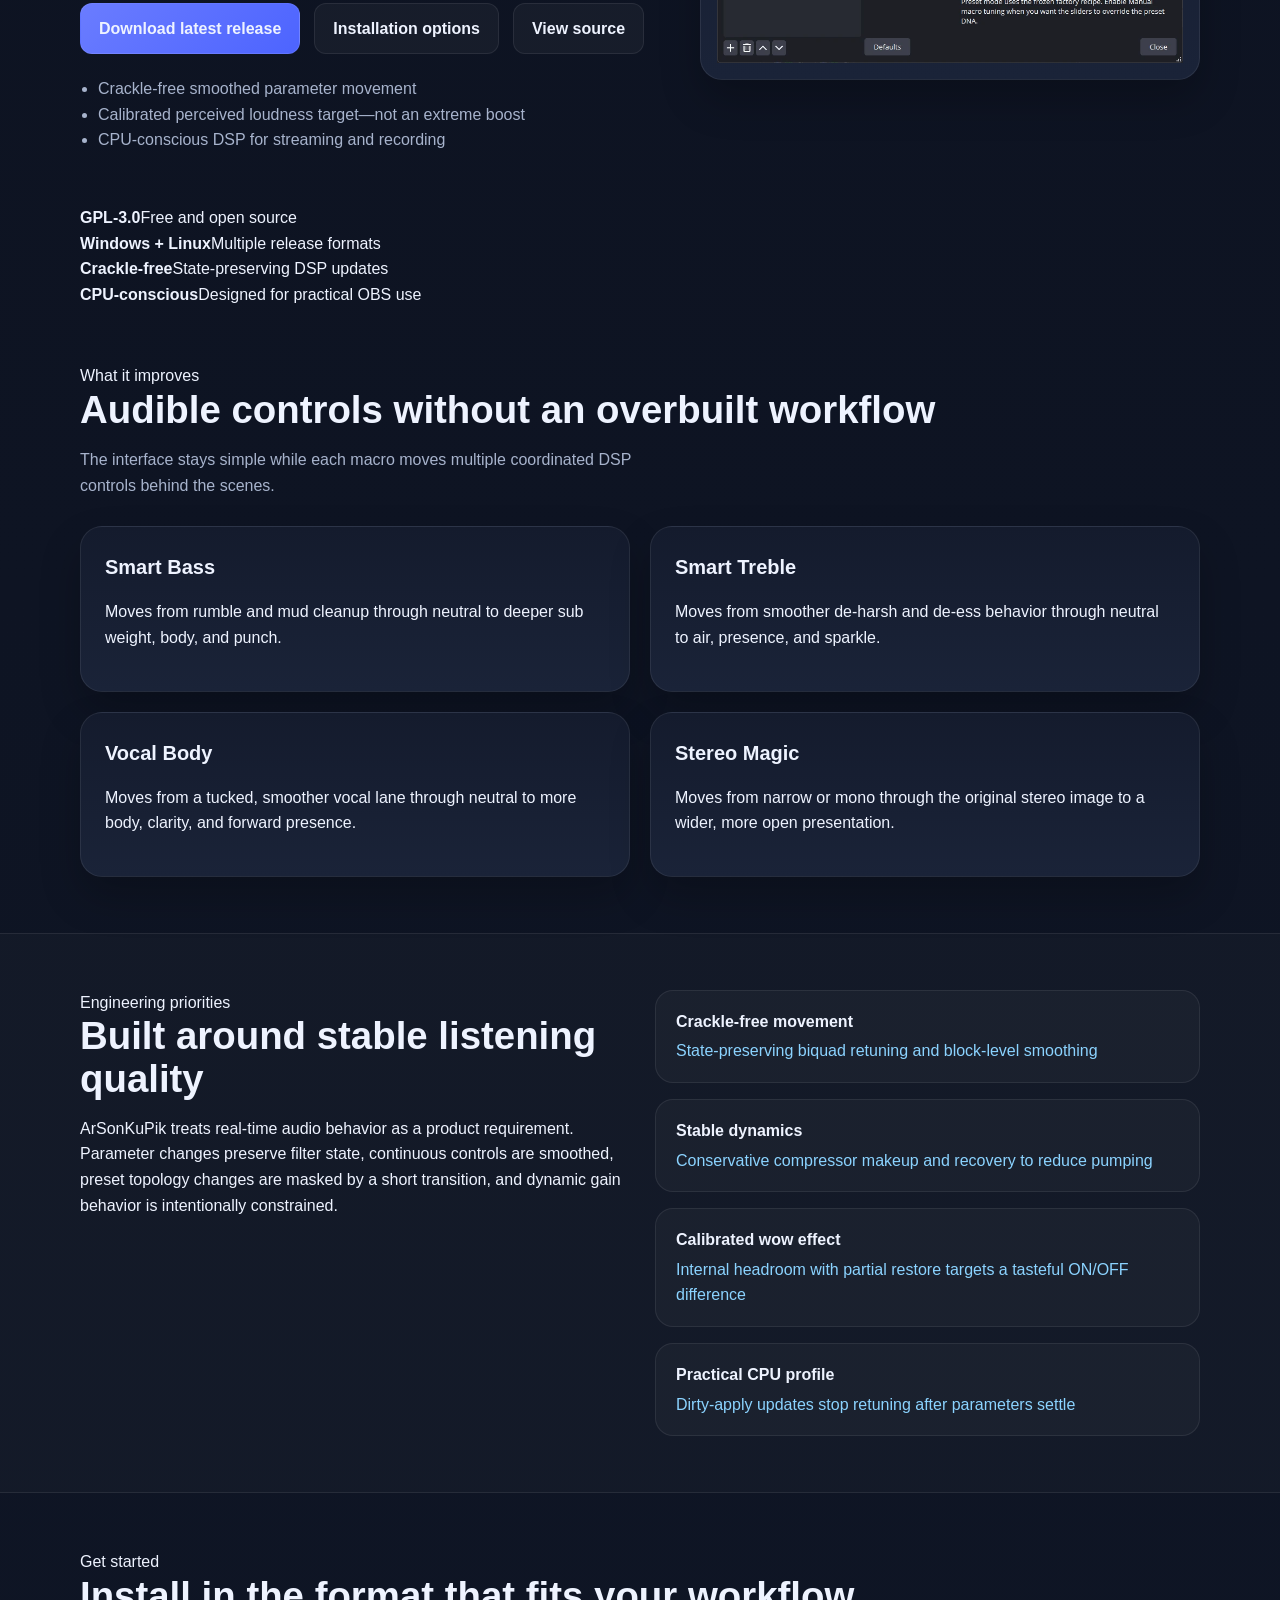
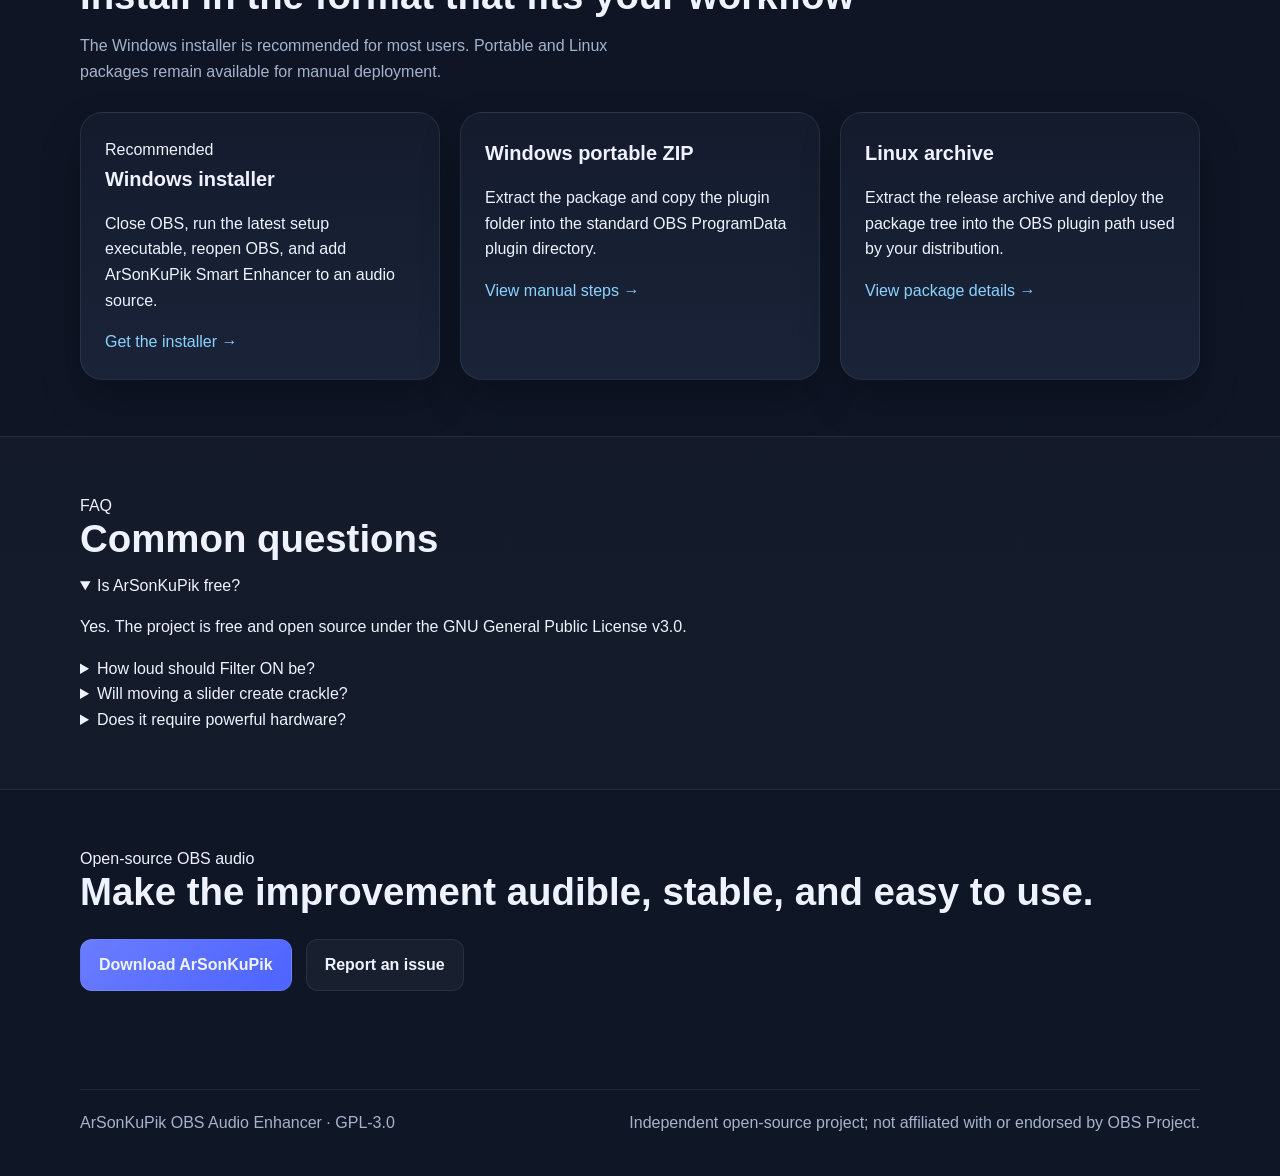
==== commit db388c64: "Upgrade landing page SEO and product presentation" ====
--- a/docs/site/index.html
+++ b/docs/site/index.html
@@ -3,16 +3,114 @@
 <head>
   <meta charset="utf-8">
   <meta name="viewport" content="width=device-width, initial-scale=1">
-  <title>ArSonKuPik OBS Audio Enhancer</title>
-  <meta name="description" content="Professional smart audio enhancement plugin for OBS Studio. Louder perception, clearer playback, polished sound, and simple installation.">
+  <title>ArSonKuPik OBS Audio Enhancer — Smart, Crackle-Free Audio Filter</title>
+  <meta name="description" content="Free and open-source smart audio enhancement plugin for OBS Studio. Get polished sound, audible macro controls, stable gain, crackle-free adjustment, and practical CPU use on Windows and Linux.">
+  <meta name="keywords" content="OBS audio enhancer, OBS Studio plugin, OBS audio filter, smart audio enhancement, crackle free audio plugin, podcast audio OBS, music enhancer OBS, stereo enhancer OBS">
+  <meta name="author" content="masarray">
+  <meta name="robots" content="index,follow,max-image-preview:large">
+  <meta name="theme-color" content="#0d1220">
+  <link rel="canonical" href="https://masarray.github.io/arsonkupik-obs-audio-enhancer/">
+  <link rel="preload" as="image" href="assets/images/og-hero.webp" type="image/webp">
+
+  <meta property="og:type" content="website">
+  <meta property="og:site_name" content="ArSonKuPik OBS Audio Enhancer">
+  <meta property="og:title" content="ArSonKuPik OBS Audio Enhancer">
+  <meta property="og:description" content="Smart, crackle-free audio enhancement for OBS Studio with audible macro controls, calibrated loudness, stable dynamics, and practical CPU use.">
+  <meta property="og:url" content="https://masarray.github.io/arsonkupik-obs-audio-enhancer/">
+  <meta property="og:image" content="https://masarray.github.io/arsonkupik-obs-audio-enhancer/assets/images/og-hero.webp">
+  <meta property="og:image:type" content="image/webp">
+  <meta property="og:image:width" content="1731">
+  <meta property="og:image:height" content="909">
+  <meta property="og:image:alt" content="ArSonKuPik OBS Audio Enhancer promotional banner">
+
+  <meta name="twitter:card" content="summary_large_image">
+  <meta name="twitter:title" content="ArSonKuPik OBS Audio Enhancer">
+  <meta name="twitter:description" content="Free open-source smart audio enhancement for OBS Studio — polished, crackle-free, stable, and CPU-conscious.">
+  <meta name="twitter:image" content="https://masarray.github.io/arsonkupik-obs-audio-enhancer/assets/images/og-hero.webp">
+  <meta name="twitter:image:alt" content="ArSonKuPik OBS Audio Enhancer promotional banner">
+
   <link rel="stylesheet" href="styles.css">
+
+  <script type="application/ld+json">
+  {
+    "@context": "https://schema.org",
+    "@type": "SoftwareApplication",
+    "name": "ArSonKuPik OBS Audio Enhancer",
+    "alternateName": "ArSonKuPik Smart Enhancer",
+    "applicationCategory": "MultimediaApplication",
+    "applicationSubCategory": "OBS Studio audio filter",
+    "operatingSystem": "Windows, Linux",
+    "softwareVersion": "0.4.12",
+    "isAccessibleForFree": true,
+    "license": "https://www.gnu.org/licenses/gpl-3.0.html",
+    "url": "https://masarray.github.io/arsonkupik-obs-audio-enhancer/",
+    "downloadUrl": "https://github.com/masarray/arsonkupik-obs-audio-enhancer/releases",
+    "codeRepository": "https://github.com/masarray/arsonkupik-obs-audio-enhancer",
+    "image": "https://masarray.github.io/arsonkupik-obs-audio-enhancer/assets/images/og-hero.webp",
+    "description": "Free and open-source smart audio enhancement plugin for OBS Studio with audible macro controls, crackle-free parameter adjustment, calibrated gain staging, stable dynamics, and practical CPU use.",
+    "offers": {
+      "@type": "Offer",
+      "price": "0",
+      "priceCurrency": "USD"
+    },
+    "author": {
+      "@type": "Person",
+      "name": "masarray",
+      "url": "https://github.com/masarray"
+    }
+  }
+  </script>
+
+  <script type="application/ld+json">
+  {
+    "@context": "https://schema.org",
+    "@type": "FAQPage",
+    "mainEntity": [
+      {
+        "@type": "Question",
+        "name": "What is ArSonKuPik OBS Audio Enhancer?",
+        "acceptedAnswer": {
+          "@type": "Answer",
+          "text": "ArSonKuPik is a free and open-source native OBS Studio audio filter for improving perceived loudness, tonal polish, vocal presence, bass, treble, and stereo presentation."
+        }
+      },
+      {
+        "@type": "Question",
+        "name": "Does it add a large hidden volume boost?",
+        "acceptedAnswer": {
+          "@type": "Answer",
+          "text": "The current gain staging is calibrated for a tasteful audible benefit rather than an extreme jump, with the main listening target around 3 to 4 dB in the project smoke test."
+        }
+      },
+      {
+        "@type": "Question",
+        "name": "Is it designed for live OBS use?",
+        "acceptedAnswer": {
+          "@type": "Answer",
+          "text": "Yes. The DSP direction prioritizes crackle-free parameter movement, stable dynamics, practical CPU use, and no mandatory global oversampling."
+        }
+      },
+      {
+        "@type": "Question",
+        "name": "Which platforms are supported?",
+        "acceptedAnswer": {
+          "@type": "Answer",
+          "text": "Public releases provide a Windows installer, a Windows portable ZIP, and a Linux archive."
+        }
+      }
+    ]
+  }
+  </script>
 </head>
 <body>
   <header class="nav">
     <div class="wrap nav-inner">
-      <a class="brand" href="index.html">ArSonKuPik</a>
-      <nav>
+      <a class="brand" href="index.html" aria-label="ArSonKuPik home">ArSonKuPik</a>
+      <nav aria-label="Primary navigation">
         <a href="#features">Features</a>
+        <a href="#quality">Audio quality</a>
+        <a href="#install">Install</a>
+        <a href="#faq">FAQ</a>
         <a href="downloads.html">Downloads</a>
         <a href="https://github.com/masarray/arsonkupik-obs-audio-enhancer">GitHub</a>
       </nav>
@@ -20,51 +118,124 @@
   </header>
 
   <main>
-    <section class="hero">
-      <div class="wrap hero-grid">
+    <section class="hero hero-banner" aria-labelledby="hero-title">
+      <div class="wrap">
+        <div class="banner-card">
+          <img src="assets/images/og-hero.webp" width="1731" height="909" fetchpriority="high" alt="ArSonKuPik OBS Audio Enhancer hero banner">
+        </div>
+      </div>
+    </section>
+
+    <section class="hero hero-copy">
+      <div class="wrap hero-grid refined">
         <div>
-          <span class="eyebrow">OBS Studio Audio Filter</span>
-          <h1>Smart audio enhancement for OBS that users can actually hear.</h1>
-          <p class="lead">ArSonKuPik OBS Audio Enhancer is designed to make music, media, and spoken audio sound more polished, more alive, and louder in perception — with a simple user experience and practical real-time performance.</p>
+          <span class="eyebrow">Native OBS Studio audio filter</span>
+          <h1 id="hero-title">Smart audio enhancement that sounds better—not merely louder.</h1>
+          <p class="lead">ArSonKuPik gives music, media, podcasts, and spoken audio a more polished, alive, and engaging presentation while protecting real-time stability. Its macro controls are deliberately audible, but gain staging is calibrated to avoid the huge hidden level jump common in “wow effect” processing.</p>
           <div class="cta-row">
             <a class="btn btn-primary" href="https://github.com/masarray/arsonkupik-obs-audio-enhancer/releases">Download latest release</a>
+            <a class="btn btn-secondary" href="downloads.html">Installation options</a>
             <a class="btn btn-secondary" href="https://github.com/masarray/arsonkupik-obs-audio-enhancer">View source</a>
           </div>
           <ul class="hero-points">
-            <li>Windows installer + manual ZIP</li>
-            <li>Linux package archive</li>
-            <li>Public release notes and automated builds</li>
+            <li>Crackle-free smoothed parameter movement</li>
+            <li>Calibrated perceived loudness target—not an extreme boost</li>
+            <li>CPU-conscious DSP for streaming and recording</li>
           </ul>
         </div>
         <div class="shot-card">
-          <img src="assets/images/obs-filter-ui.webp" alt="ArSonKuPik OBS Audio Enhancer filter user interface screenshot">
-        </div>
+          <img src="assets/images/obs-filter-ui.webp" loading="lazy" alt="ArSonKuPik OBS Audio Enhancer filter interface in OBS Studio">
+        </div>
+      </div>
+    </section>
+
+    <section class="proof-strip" aria-label="Project qualities">
+      <div class="wrap proof-grid">
+        <div><strong>GPL-3.0</strong><span>Free and open source</span></div>
+        <div><strong>Windows + Linux</strong><span>Multiple release formats</span></div>
+        <div><strong>Crackle-free</strong><span>State-preserving DSP updates</span></div>
+        <div><strong>CPU-conscious</strong><span>Designed for practical OBS use</span></div>
       </div>
     </section>
 
     <section id="features" class="section">
       <div class="wrap">
-        <h2>Built for perceived benefit</h2>
-        <p class="section-intro">The project focus is straightforward: when users enable the filter, they should hear a meaningful improvement.</p>
+        <span class="section-kicker">What it improves</span>
+        <h2>Audible controls without an overbuilt workflow</h2>
+        <p class="section-intro">The interface stays simple while each macro moves multiple coordinated DSP controls behind the scenes.</p>
         <div class="card-grid">
-          <article class="card"><h3>Smart enhancement</h3><p>Tuned for cleaner loudness perception, more enjoyable playback, and better day-to-day listening inside OBS.</p></article>
-          <article class="card"><h3>Preset-driven workflow</h3><p>Simple controls for quick setup across music, media, podcast, and low-volume listening use cases.</p></article>
-          <article class="card"><h3>CPU-conscious design</h3><p>Designed for real-time use without treating oversampling or nonlinear processing as the default answer.</p></article>
-          <article class="card"><h3>Professional delivery</h3><p>Automated releases, installer packaging, manual packages, public release notes, and repository hygiene for open-source distribution.</p></article>
-        </div>
-      </div>
-    </section>
-
-    <section class="section section-alt">
+          <article class="card"><h3>Smart Bass</h3><p>Moves from rumble and mud cleanup through neutral to deeper sub weight, body, and punch.</p></article>
+          <article class="card"><h3>Smart Treble</h3><p>Moves from smoother de-harsh and de-ess behavior through neutral to air, presence, and sparkle.</p></article>
+          <article class="card"><h3>Vocal Body</h3><p>Moves from a tucked, smoother vocal lane through neutral to more body, clarity, and forward presence.</p></article>
+          <article class="card"><h3>Stereo Magic</h3><p>Moves from narrow or mono through the original stereo image to a wider, more open presentation.</p></article>
+        </div>
+      </div>
+    </section>
+
+    <section id="quality" class="section section-alt">
       <div class="wrap split">
         <div>
-          <h2>Distribution that feels production-ready</h2>
-          <p>Tagged releases automatically build and publish multiple installation formats, helping both casual and advanced users install the plugin in the way they prefer.</p>
+          <span class="section-kicker">Engineering priorities</span>
+          <h2>Built around stable listening quality</h2>
+          <p>ArSonKuPik treats real-time audio behavior as a product requirement. Parameter changes preserve filter state, continuous controls are smoothed, preset topology changes are masked by a short transition, and dynamic gain behavior is intentionally constrained.</p>
         </div>
         <div class="stack-list">
-          <div><strong>Windows Installer</strong><span>Single `.exe` for simple installation</span></div>
-          <div><strong>Windows ZIP</strong><span>Portable package for manual copy/paste deployment</span></div>
-          <div><strong>Linux Archive</strong><span>Manual package artifact for supported Linux OBS setups</span></div>
+          <div><strong>Crackle-free movement</strong><span>State-preserving biquad retuning and block-level smoothing</span></div>
+          <div><strong>Stable dynamics</strong><span>Conservative compressor makeup and recovery to reduce pumping</span></div>
+          <div><strong>Calibrated wow effect</strong><span>Internal headroom with partial restore targets a tasteful ON/OFF difference</span></div>
+          <div><strong>Practical CPU profile</strong><span>Dirty-apply updates stop retuning after parameters settle</span></div>
+        </div>
+      </div>
+    </section>
+
+    <section id="install" class="section">
+      <div class="wrap">
+        <span class="section-kicker">Get started</span>
+        <h2>Install in the format that fits your workflow</h2>
+        <p class="section-intro">The Windows installer is recommended for most users. Portable and Linux packages remain available for manual deployment.</p>
+        <div class="card-grid three">
+          <article class="card recommended-card">
+            <span class="card-badge">Recommended</span>
+            <h3>Windows installer</h3>
+            <p>Close OBS, run the latest setup executable, reopen OBS, and add ArSonKuPik Smart Enhancer to an audio source.</p>
+            <a class="text-link" href="https://github.com/masarray/arsonkupik-obs-audio-enhancer/releases">Get the installer →</a>
+          </article>
+          <article class="card">
+            <h3>Windows portable ZIP</h3>
+            <p>Extract the package and copy the plugin folder into the standard OBS ProgramData plugin directory.</p>
+            <a class="text-link" href="downloads.html">View manual steps →</a>
+          </article>
+          <article class="card">
+            <h3>Linux archive</h3>
+            <p>Extract the release archive and deploy the package tree into the OBS plugin path used by your distribution.</p>
+            <a class="text-link" href="downloads.html">View package details →</a>
+          </article>
+        </div>
+      </div>
+    </section>
+
+    <section id="faq" class="section section-alt">
+      <div class="wrap">
+        <span class="section-kicker">FAQ</span>
+        <h2>Common questions</h2>
+        <div class="faq-grid">
+          <details open><summary>Is ArSonKuPik free?</summary><p>Yes. The project is free and open source under the GNU General Public License v3.0.</p></details>
+          <details><summary>How loud should Filter ON be?</summary><p>The current gain-staging target is a tasteful audible benefit rather than an extreme jump. The main project smoke test targets roughly 3–4 dB of peak benefit.</p></details>
+          <details><summary>Will moving a slider create crackle?</summary><p>The current engine preserves filter history and smooths continuous parameters to prevent the state resets and zipper noise that caused earlier crackle.</p></details>
+          <details><summary>Does it require powerful hardware?</summary><p>The engine is designed for practical live use and avoids making global oversampling the default. Actual CPU use still depends on the system, sample rate, sources, and OBS scene complexity.</p></details>
+        </div>
+      </div>
+    </section>
+
+    <section class="section final-cta">
+      <div class="wrap final-cta-inner">
+        <div>
+          <span class="section-kicker">Open-source OBS audio</span>
+          <h2>Make the improvement audible, stable, and easy to use.</h2>
+        </div>
+        <div class="cta-row">
+          <a class="btn btn-primary" href="https://github.com/masarray/arsonkupik-obs-audio-enhancer/releases">Download ArSonKuPik</a>
+          <a class="btn btn-secondary" href="https://github.com/masarray/arsonkupik-obs-audio-enhancer/issues">Report an issue</a>
         </div>
       </div>
     </section>
@@ -72,8 +243,8 @@
 
   <footer class="footer">
     <div class="wrap footer-inner">
-      <span>© ArSonKuPik OBS Audio Enhancer</span>
-      <span>GPL-3.0</span>
+      <span>ArSonKuPik OBS Audio Enhancer · GPL-3.0</span>
+      <span>Independent open-source project; not affiliated with or endorsed by OBS Project.</span>
     </div>
   </footer>
 </body>
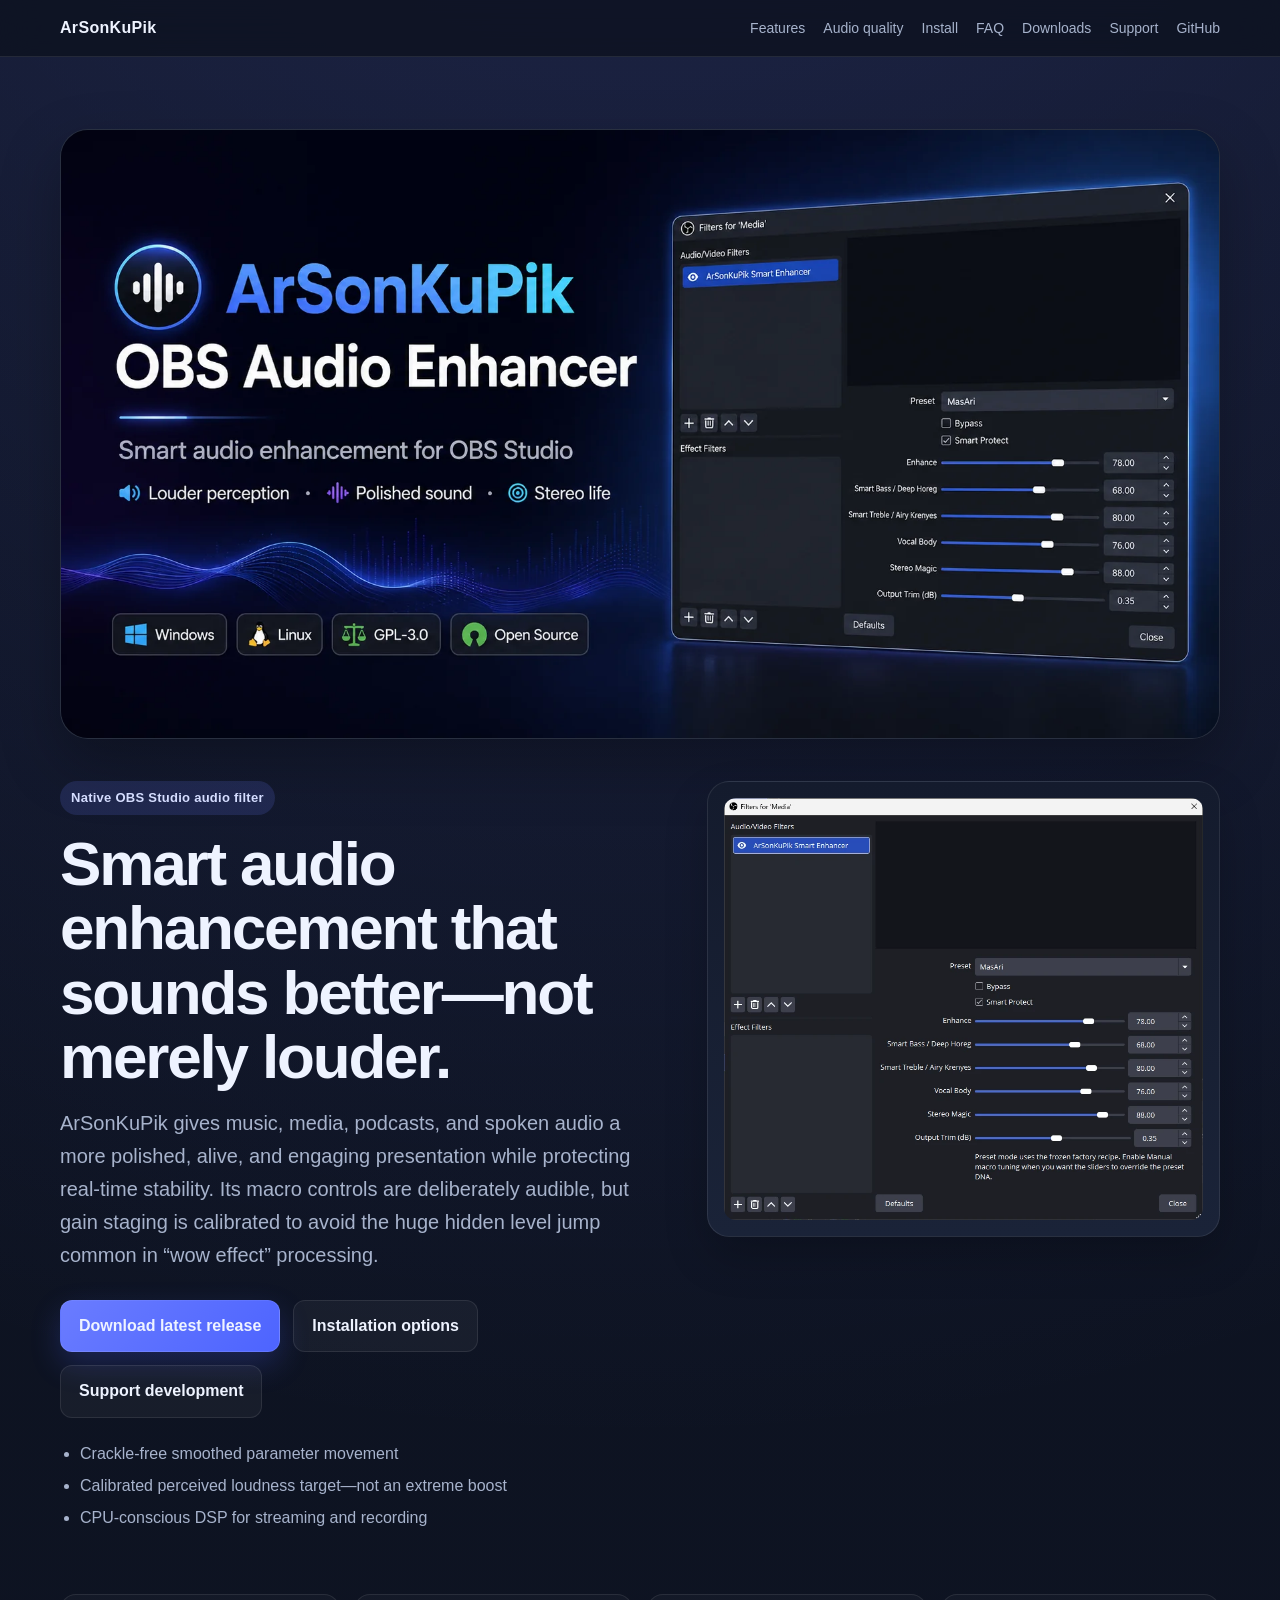
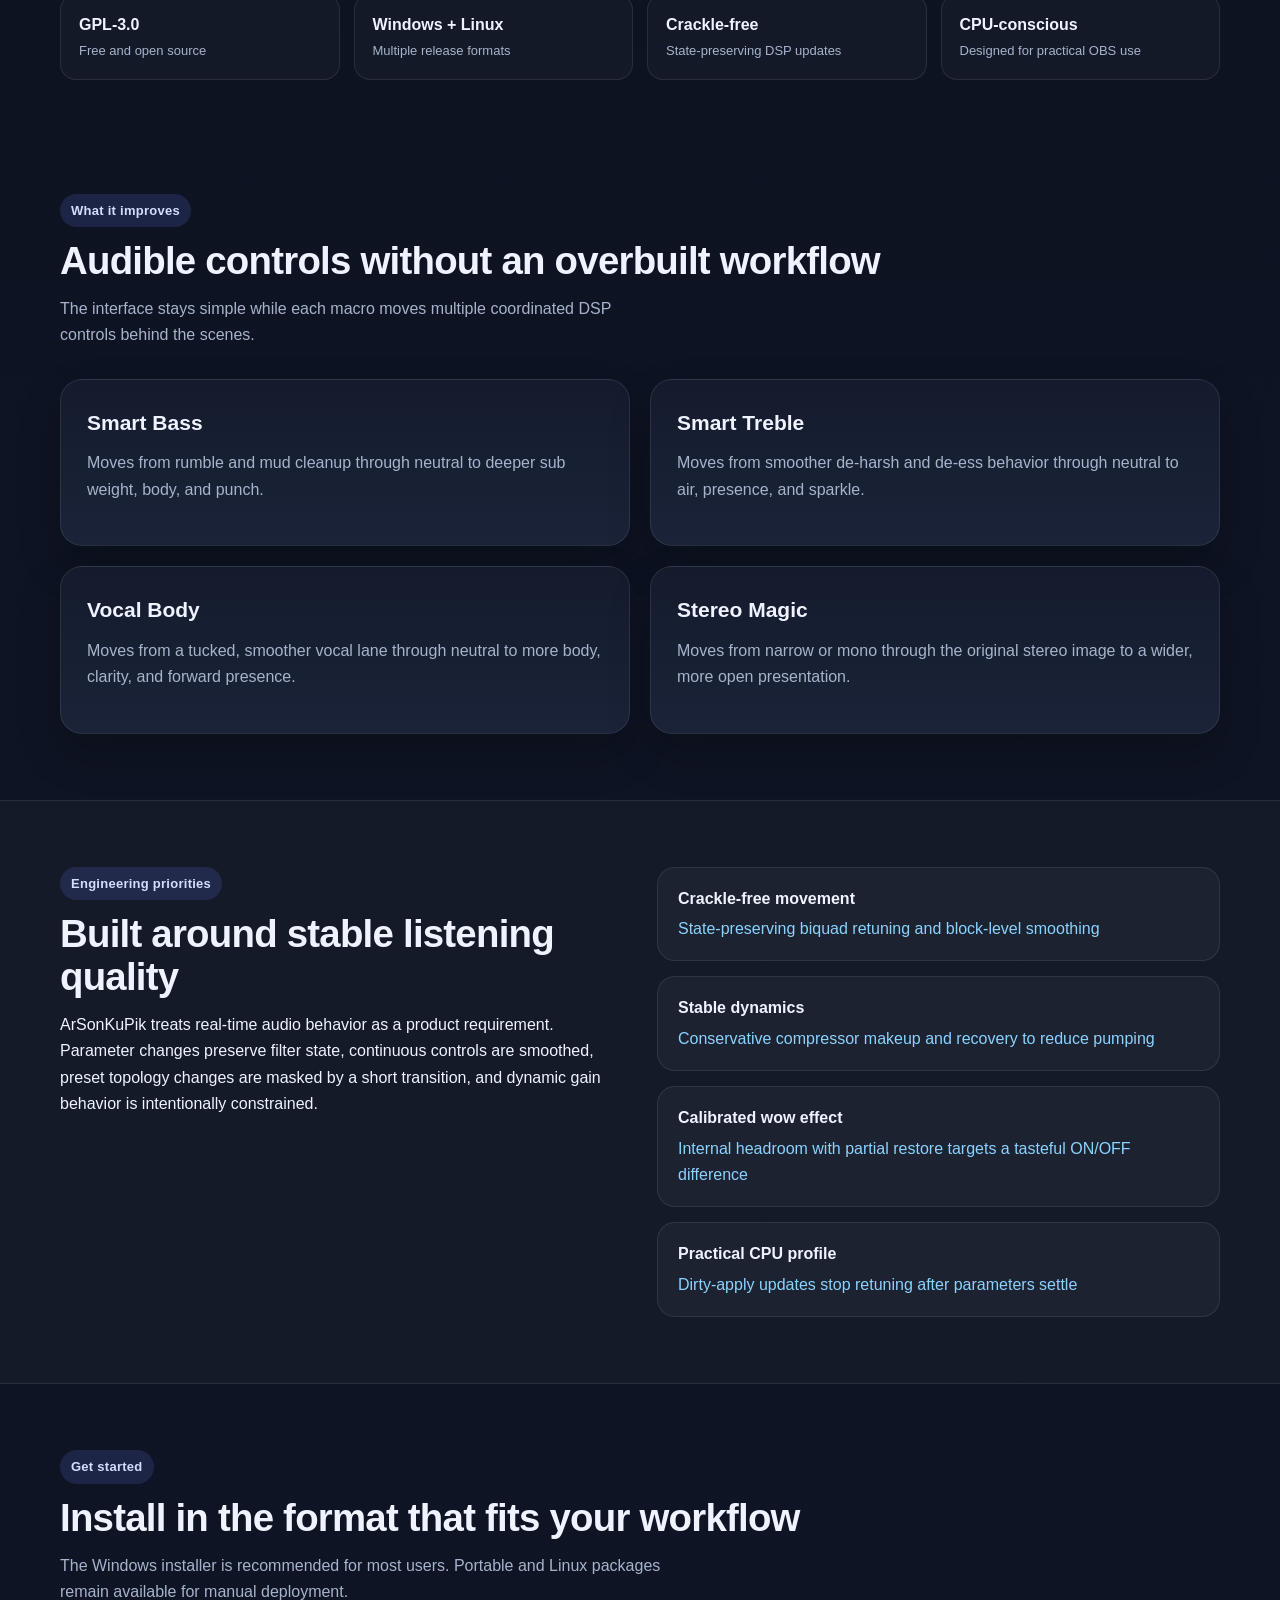
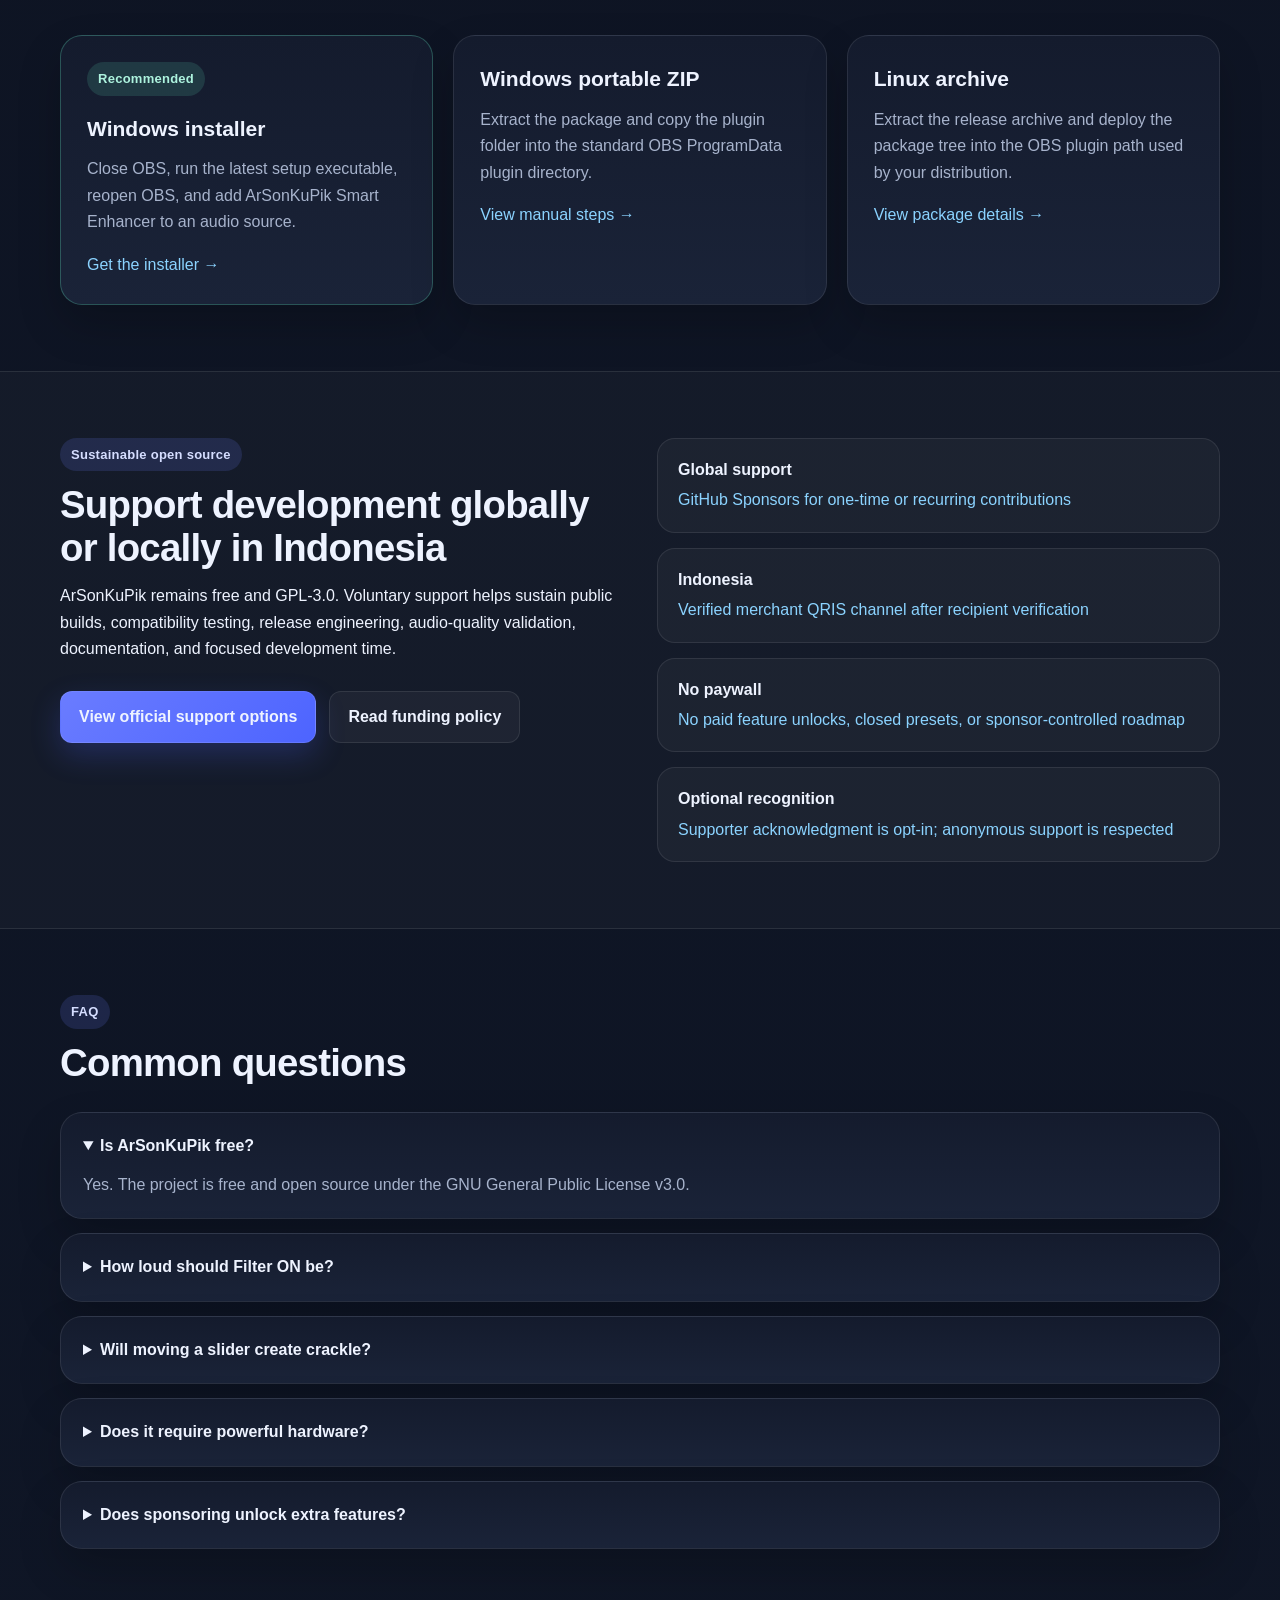
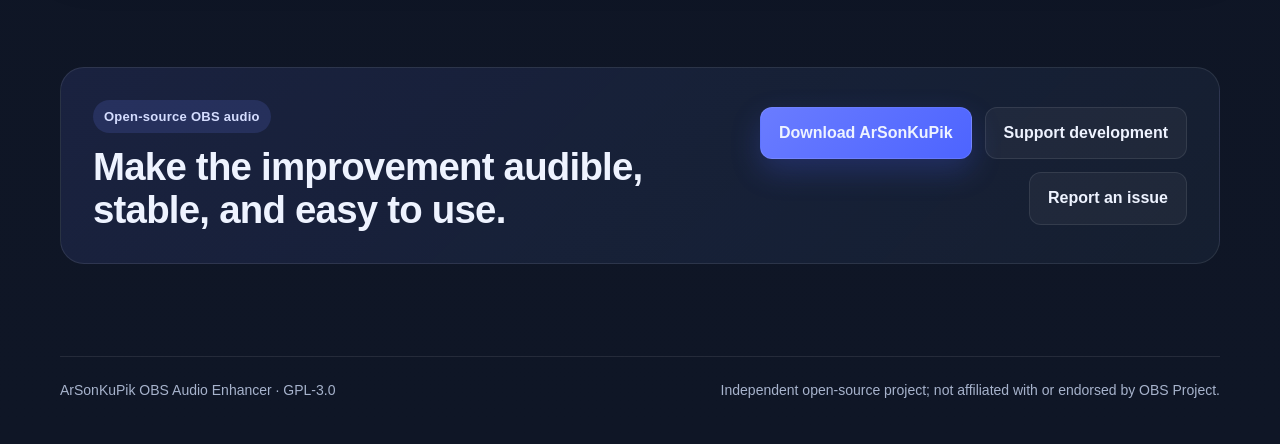
==== commit f6f51497: "Add professional funding entry points to product site" ====
--- a/docs/site/index.html
+++ b/docs/site/index.html
@@ -112,6 +112,7 @@
         <a href="#install">Install</a>
         <a href="#faq">FAQ</a>
         <a href="downloads.html">Downloads</a>
+        <a href="support.html">Support</a>
         <a href="https://github.com/masarray/arsonkupik-obs-audio-enhancer">GitHub</a>
       </nav>
     </div>
@@ -135,7 +136,7 @@
           <div class="cta-row">
             <a class="btn btn-primary" href="https://github.com/masarray/arsonkupik-obs-audio-enhancer/releases">Download latest release</a>
             <a class="btn btn-secondary" href="downloads.html">Installation options</a>
-            <a class="btn btn-secondary" href="https://github.com/masarray/arsonkupik-obs-audio-enhancer">View source</a>
+            <a class="btn btn-secondary" href="support.html">Support development</a>
           </div>
           <ul class="hero-points">
             <li>Crackle-free smoothed parameter movement</li>
@@ -214,7 +215,27 @@
       </div>
     </section>
 
-    <section id="faq" class="section section-alt">
+    <section class="section section-alt">
+      <div class="wrap split">
+        <div>
+          <span class="section-kicker">Sustainable open source</span>
+          <h2>Support development globally or locally in Indonesia</h2>
+          <p>ArSonKuPik remains free and GPL-3.0. Voluntary support helps sustain public builds, compatibility testing, release engineering, audio-quality validation, documentation, and focused development time.</p>
+          <div class="cta-row">
+            <a class="btn btn-primary" href="support.html">View official support options</a>
+            <a class="btn btn-secondary" href="https://github.com/masarray/arsonkupik-obs-audio-enhancer/blob/main/docs/FUNDING_POLICY.md">Read funding policy</a>
+          </div>
+        </div>
+        <div class="stack-list">
+          <div><strong>Global support</strong><span>GitHub Sponsors for one-time or recurring contributions</span></div>
+          <div><strong>Indonesia</strong><span>Verified merchant QRIS channel after recipient verification</span></div>
+          <div><strong>No paywall</strong><span>No paid feature unlocks, closed presets, or sponsor-controlled roadmap</span></div>
+          <div><strong>Optional recognition</strong><span>Supporter acknowledgment is opt-in; anonymous support is respected</span></div>
+        </div>
+      </div>
+    </section>
+
+    <section id="faq" class="section">
       <div class="wrap">
         <span class="section-kicker">FAQ</span>
         <h2>Common questions</h2>
@@ -223,6 +244,7 @@
           <details><summary>How loud should Filter ON be?</summary><p>The current gain-staging target is a tasteful audible benefit rather than an extreme jump. The main project smoke test targets roughly 3–4 dB of peak benefit.</p></details>
           <details><summary>Will moving a slider create crackle?</summary><p>The current engine preserves filter history and smooths continuous parameters to prevent the state resets and zipper noise that caused earlier crackle.</p></details>
           <details><summary>Does it require powerful hardware?</summary><p>The engine is designed for practical live use and avoids making global oversampling the default. Actual CPU use still depends on the system, sample rate, sources, and OBS scene complexity.</p></details>
+          <details><summary>Does sponsoring unlock extra features?</summary><p>No. Donations are voluntary project support. The public GPL-3.0 plugin remains complete, and sponsorship does not buy technical control, guaranteed deadlines, or private features.</p></details>
         </div>
       </div>
     </section>
@@ -235,7 +257,8 @@
         </div>
         <div class="cta-row">
           <a class="btn btn-primary" href="https://github.com/masarray/arsonkupik-obs-audio-enhancer/releases">Download ArSonKuPik</a>
-          <a class="btn btn-secondary" href="https://github.com/masarray/arsonkupik-obs-audio-enhancer/issues">Report an issue</a>
+          <a class="btn btn-secondary" href="support.html">Support development</a>
+          <a class="btn btn-secondary" href="https://github.com/masarray/arsonkupik-obs-audio-enhancer/issues/new/choose">Report an issue</a>
         </div>
       </div>
     </section>
--- a/docs/site/styles.css
+++ b/docs/site/styles.css
@@ -1,50 +1,292 @@
-
 :root {
   --bg: #0d1220;
+  --bg-2: #0f1626;
   --panel: #141b2d;
   --panel-2: #1a2338;
   --text: #eef3ff;
   --muted: #a7b3cc;
-  --line: rgba(255,255,255,.08);
+  --line: rgba(255,255,255,.09);
   --accent: #6a7cff;
+  --accent-strong: #4d64ff;
   --accent-2: #8bd3ff;
-}
+  --success: #63e6be;
+  --warning: #ffd166;
+  --shadow: 0 24px 60px rgba(0,0,0,.28);
+}
+
 * { box-sizing: border-box; }
-body { margin: 0; font: 16px/1.6 Inter, Segoe UI, Arial, sans-serif; background: linear-gradient(180deg,#0d1220 0%,#0f1626 100%); color: var(--text); }
+html { scroll-behavior: smooth; }
+body {
+  margin: 0;
+  font: 16px/1.65 Inter, "Segoe UI", Arial, sans-serif;
+  background:
+    radial-gradient(circle at 50% -10%, rgba(106,124,255,.20), transparent 34%),
+    linear-gradient(180deg, var(--bg) 0%, var(--bg-2) 100%);
+  color: var(--text);
+  min-height: 100vh;
+}
 a { color: inherit; text-decoration: none; }
-img { max-width: 100%; display: block; }
-.wrap { width: min(1120px, calc(100% - 40px)); margin: 0 auto; }
-.nav { position: sticky; top: 0; backdrop-filter: blur(12px); background: rgba(13,18,32,.75); border-bottom: 1px solid var(--line); z-index: 10; }
-.nav-inner { display: flex; justify-content: space-between; align-items: center; padding: 16px 0; }
-.nav nav { display: flex; gap: 20px; }
-.brand { font-weight: 700; letter-spacing: .02em; }
-.hero { padding: 72px 0 52px; }
-.hero-grid { display: grid; gap: 40px; grid-template-columns: 1.1fr .95fr; align-items: center; }
-.eyebrow { display:inline-block; padding: 6px 10px; border-radius:999px; background: rgba(106,124,255,.16); color: #cbd7ff; font-size: 13px; }
-h1 { font-size: clamp(36px, 5vw, 58px); line-height: 1.06; margin: 16px 0; letter-spacing: -.03em; }
-h2 { font-size: clamp(28px,3vw,40px); line-height: 1.1; margin: 0 0 12px; }
-h3 { margin: 0 0 10px; font-size: 20px; }
-.lead, .section-intro { color: var(--muted); max-width: 62ch; }
-.cta-row { display: flex; flex-wrap: wrap; gap: 14px; margin: 26px 0 18px; }
-.btn { padding: 12px 18px; border-radius: 12px; font-weight: 600; border: 1px solid var(--line); }
-.btn-primary { background: linear-gradient(135deg,var(--accent),#4d64ff); }
-.btn-secondary { background: rgba(255,255,255,.04); }
-.hero-points { margin: 22px 0 0; padding-left: 18px; color: var(--muted); }
-.shot-card, .card { background: linear-gradient(180deg,var(--panel),var(--panel-2)); border: 1px solid var(--line); border-radius: 22px; box-shadow: 0 20px 40px rgba(0,0,0,.22); }
+a:focus-visible, summary:focus-visible {
+  outline: 3px solid rgba(139,211,255,.72);
+  outline-offset: 4px;
+  border-radius: 6px;
+}
+img { max-width: 100%; height: auto; display: block; }
+code, pre { font-family: "Cascadia Code", "SFMono-Regular", Consolas, monospace; }
+.wrap { width: min(1160px, calc(100% - 40px)); margin: 0 auto; }
+
+.nav {
+  position: sticky;
+  top: 0;
+  z-index: 20;
+  backdrop-filter: blur(16px);
+  -webkit-backdrop-filter: blur(16px);
+  background: rgba(13,18,32,.80);
+  border-bottom: 1px solid var(--line);
+}
+.nav-inner { display: flex; justify-content: space-between; align-items: center; padding: 15px 0; }
+.nav nav { display: flex; flex-wrap: wrap; align-items: center; gap: 18px; }
+.nav nav a { color: var(--muted); font-size: 14px; transition: color .18s ease; }
+.nav nav a:hover, .nav nav a[aria-current="page"] { color: var(--text); }
+.brand { font-weight: 800; letter-spacing: .02em; }
+
+.hero { padding: 72px 0 54px; }
+.hero-banner { padding-bottom: 0; }
+.hero-copy { padding-top: 42px; }
+.compact-banner { padding-top: 52px; }
+.banner-card {
+  overflow: hidden;
+  border-radius: 28px;
+  border: 1px solid var(--line);
+  background: var(--panel);
+  box-shadow: var(--shadow);
+}
+.banner-card img { width: 100%; aspect-ratio: 1731 / 909; object-fit: cover; }
+.hero-grid { display: grid; gap: 44px; grid-template-columns: 1.08fr .92fr; align-items: center; }
+.hero-grid.refined { align-items: start; }
+.eyebrow, .section-kicker, .card-badge {
+  display: inline-flex;
+  align-items: center;
+  padding: 6px 11px;
+  border-radius: 999px;
+  background: rgba(106,124,255,.16);
+  color: #d5ddff;
+  font-size: 13px;
+  font-weight: 700;
+  letter-spacing: .02em;
+}
+.section-kicker { margin-bottom: 12px; }
+.card-badge { background: rgba(99,230,190,.14); color: #adf3de; margin-bottom: 16px; }
+h1 { font-size: clamp(38px, 5vw, 62px); line-height: 1.04; margin: 17px 0; letter-spacing: -.035em; }
+h2 { font-size: clamp(28px,3vw,42px); line-height: 1.12; margin: 0 0 14px; letter-spacing: -.02em; }
+h3 { margin: 0 0 10px; font-size: 21px; }
+.download-grid h2 { font-size: 25px; margin-bottom: 12px; }
+p { margin-top: 0; }
+.lead, .section-intro { color: var(--muted); max-width: 68ch; }
+.lead { font-size: clamp(17px, 2vw, 20px); }
+.cta-row { display: flex; flex-wrap: wrap; gap: 13px; margin: 28px 0 19px; }
+.btn {
+  display: inline-flex;
+  align-items: center;
+  justify-content: center;
+  padding: 12px 18px;
+  border-radius: 12px;
+  font-weight: 700;
+  border: 1px solid var(--line);
+  transition: transform .18s ease, border-color .18s ease, background .18s ease;
+}
+.btn:hover { transform: translateY(-1px); border-color: rgba(139,211,255,.30); }
+.btn-primary { background: linear-gradient(135deg,var(--accent),var(--accent-strong)); box-shadow: 0 12px 30px rgba(77,100,255,.23); }
+.btn-secondary { background: rgba(255,255,255,.045); }
+.btn-disabled {
+  color: rgba(238,243,255,.55);
+  background: rgba(255,255,255,.035);
+  cursor: not-allowed;
+  user-select: none;
+}
+.btn-disabled:hover { transform: none; border-color: var(--line); }
+.hero-points { margin: 23px 0 0; padding-left: 20px; color: var(--muted); }
+.hero-points li + li { margin-top: 6px; }
+
+.shot-card, .card, .faq-grid details {
+  background: linear-gradient(180deg,var(--panel),var(--panel-2));
+  border: 1px solid var(--line);
+  border-radius: 22px;
+  box-shadow: 0 20px 44px rgba(0,0,0,.20);
+}
 .shot-card { padding: 16px; }
-.section { padding: 56px 0; }
-.section-alt { background: rgba(255,255,255,.02); border-top: 1px solid var(--line); border-bottom: 1px solid var(--line); }
-.card-grid { display:grid; gap: 20px; grid-template-columns: repeat(2, minmax(0,1fr)); margin-top: 28px; }
+.shot-card img { width: 100%; border-radius: 12px; }
+.section { padding: 66px 0; }
+.section-alt { background: rgba(255,255,255,.022); border-top: 1px solid var(--line); border-bottom: 1px solid var(--line); }
+.card-grid { display:grid; gap: 20px; grid-template-columns: repeat(2, minmax(0,1fr)); margin-top: 30px; }
 .card-grid.three { grid-template-columns: repeat(3,minmax(0,1fr)); }
-.card { padding: 24px; }
-.split { display:grid; gap: 30px; grid-template-columns: 1fr 1fr; align-items:start; }
-.stack-list { display:grid; gap: 16px; }
-.stack-list div { background: rgba(255,255,255,.03); border: 1px solid var(--line); border-radius: 18px; padding: 18px 20px; display:grid; gap: 4px; }
+.card { position: relative; padding: 26px; }
+.card p { color: var(--muted); }
+.recommended-card { border-color: rgba(99,230,190,.28); }
+.card-action { width: 100%; margin-top: 12px; }
+.compact-list { margin: 20px 0; padding-left: 20px; color: var(--muted); }
+.compact-list li + li { margin-top: 7px; }
+.split { display:grid; gap: 34px; grid-template-columns: 1fr 1fr; align-items:start; }
+.stack-list { display:grid; gap: 15px; }
+.stack-list div {
+  background: rgba(255,255,255,.035);
+  border: 1px solid var(--line);
+  border-radius: 18px;
+  padding: 18px 20px;
+  display:grid;
+  gap: 4px;
+}
 .stack-list span, .text-link { color: var(--accent-2); }
-.release-card { margin-top: 24px; }
-.footer { padding: 24px 0 40px; }
-.footer-inner { display:flex; justify-content:space-between; gap:20px; color: var(--muted); border-top:1px solid var(--line); padding-top: 20px; }
-@media (max-width: 900px) {
-  .hero-grid, .split, .card-grid, .card-grid.three { grid-template-columns: 1fr; }
-  .nav-inner { flex-direction: column; gap: 12px; }
-}
+.stack-list .text-link { margin-top: 5px; font-weight: 700; }
+.text-link:hover { text-decoration: underline; text-underline-offset: 3px; }
+
+.proof-strip { padding: 8px 0 48px; }
+.proof-grid { display: grid; grid-template-columns: repeat(4,minmax(0,1fr)); gap: 14px; }
+.proof-grid div { padding: 17px 18px; border: 1px solid var(--line); border-radius: 16px; background: rgba(255,255,255,.026); display: grid; gap: 2px; }
+.proof-grid strong { font-size: 16px; }
+.proof-grid span { color: var(--muted); font-size: 13px; }
+
+.faq-grid { display: grid; gap: 14px; margin-top: 28px; }
+.faq-grid details { padding: 20px 22px; }
+.faq-grid summary { cursor: pointer; font-weight: 750; }
+.faq-grid details p { color: var(--muted); margin: 13px 0 0; }
+
+.final-cta { padding-top: 52px; }
+.final-cta-inner { display: flex; align-items: center; justify-content: space-between; gap: 30px; padding: 32px; border-radius: 24px; border: 1px solid var(--line); background: linear-gradient(135deg,rgba(106,124,255,.12),rgba(139,211,255,.05)); }
+.final-cta-inner h2 { max-width: 700px; margin-bottom: 0; }
+.final-cta-inner .cta-row { margin: 0; justify-content: flex-end; }
+
+.download-hero { padding-bottom: 44px; }
+.path-card pre { overflow-x: auto; margin: 18px 0; padding: 16px; border-radius: 12px; border: 1px solid var(--line); background: rgba(0,0,0,.22); color: #d8e2ff; }
+.muted-note { color: var(--muted); font-size: 14px; }
+.steps-list { display: grid; gap: 16px; padding: 0; margin: 26px 0 0; list-style: none; }
+.steps-list li { display: grid; grid-template-columns: 38px 1fr; gap: 14px; align-items: start; }
+.steps-list li > span { width: 38px; height: 38px; display: grid; place-items: center; border-radius: 50%; background: rgba(106,124,255,.16); color: #d8dfff; font-weight: 800; }
+.steps-list p { color: var(--muted); margin: 3px 0 0; }
+
+.support-hero { padding-bottom: 48px; }
+.support-intro { max-width: 900px; }
+.support-trust {
+  display: flex;
+  flex-wrap: wrap;
+  gap: 10px;
+  margin-top: 24px;
+}
+.support-trust span {
+  padding: 9px 12px;
+  border-radius: 999px;
+  border: 1px solid rgba(99,230,190,.20);
+  background: rgba(99,230,190,.07);
+  color: #b9f4e2;
+  font-size: 13px;
+  font-weight: 700;
+}
+.funding-grid {
+  display: grid;
+  grid-template-columns: repeat(2,minmax(0,1fr));
+  gap: 22px;
+  margin-top: 30px;
+}
+.funding-card {
+  display: flex;
+  flex-direction: column;
+  min-height: 100%;
+}
+.funding-card-head {
+  display: flex;
+  align-items: flex-start;
+  gap: 15px;
+  margin-bottom: 6px;
+}
+.funding-card-head .card-badge { margin-bottom: 8px; }
+.funding-icon {
+  flex: 0 0 48px;
+  width: 48px;
+  height: 48px;
+  display: grid;
+  place-items: center;
+  border-radius: 15px;
+  background: rgba(106,124,255,.16);
+  border: 1px solid rgba(106,124,255,.22);
+  color: #e8ecff;
+  font-size: 22px;
+  font-weight: 800;
+}
+.funding-local .funding-icon {
+  background: rgba(99,230,190,.12);
+  border-color: rgba(99,230,190,.20);
+  color: #b9f4e2;
+  font-size: 15px;
+}
+.suggested-levels {
+  display: flex;
+  flex-wrap: wrap;
+  gap: 8px;
+  margin: 8px 0 18px;
+}
+.suggested-levels span {
+  padding: 7px 9px;
+  border-radius: 10px;
+  border: 1px solid var(--line);
+  background: rgba(255,255,255,.03);
+  color: var(--muted);
+  font-size: 13px;
+}
+.funding-card .card-action { margin-top: auto; }
+.funding-note {
+  margin: 14px 0 0;
+  padding-top: 14px;
+  border-top: 1px solid var(--line);
+  font-size: 13px;
+}
+.qris-placeholder {
+  min-height: 190px;
+  margin: 4px 0 14px;
+  padding: 24px;
+  display: grid;
+  place-items: center;
+  align-content: center;
+  gap: 8px;
+  text-align: center;
+  border: 1px dashed rgba(255,209,102,.35);
+  border-radius: 18px;
+  background: rgba(255,209,102,.045);
+}
+.qris-placeholder strong { color: #ffe1a3; }
+.qris-placeholder span { color: var(--muted); max-width: 36ch; font-size: 14px; }
+.principles-grid {
+  display: grid;
+  grid-template-columns: repeat(2,minmax(0,1fr));
+  gap: 20px;
+  margin-top: 28px;
+}
+.policy-links { margin-bottom: 0; }
+
+.footer { padding: 26px 0 42px; }
+.footer-inner { display:flex; justify-content:space-between; gap:24px; color: var(--muted); border-top:1px solid var(--line); padding-top: 22px; font-size: 14px; }
+
+@media (max-width: 1000px) {
+  .hero-grid, .split { grid-template-columns: 1fr; }
+  .proof-grid { grid-template-columns: repeat(2,minmax(0,1fr)); }
+  .card-grid.three { grid-template-columns: 1fr; }
+  .funding-grid { grid-template-columns: 1fr; }
+  .final-cta-inner { align-items: flex-start; flex-direction: column; }
+  .final-cta-inner .cta-row { justify-content: flex-start; }
+}
+
+@media (max-width: 760px) {
+  .wrap { width: min(100% - 26px, 1160px); }
+  .nav-inner { flex-direction: column; align-items: flex-start; gap: 11px; }
+  .nav nav { gap: 11px 15px; }
+  .hero { padding-top: 46px; }
+  .hero-copy { padding-top: 30px; }
+  .card-grid, .proof-grid, .principles-grid { grid-template-columns: 1fr; }
+  .section { padding: 52px 0; }
+  .banner-card { border-radius: 18px; }
+  .footer-inner { flex-direction: column; }
+}
+
+@media (prefers-reduced-motion: reduce) {
+  html { scroll-behavior: auto; }
+  *, *::before, *::after { transition-duration: .01ms !important; animation-duration: .01ms !important; animation-iteration-count: 1 !important; }
+}
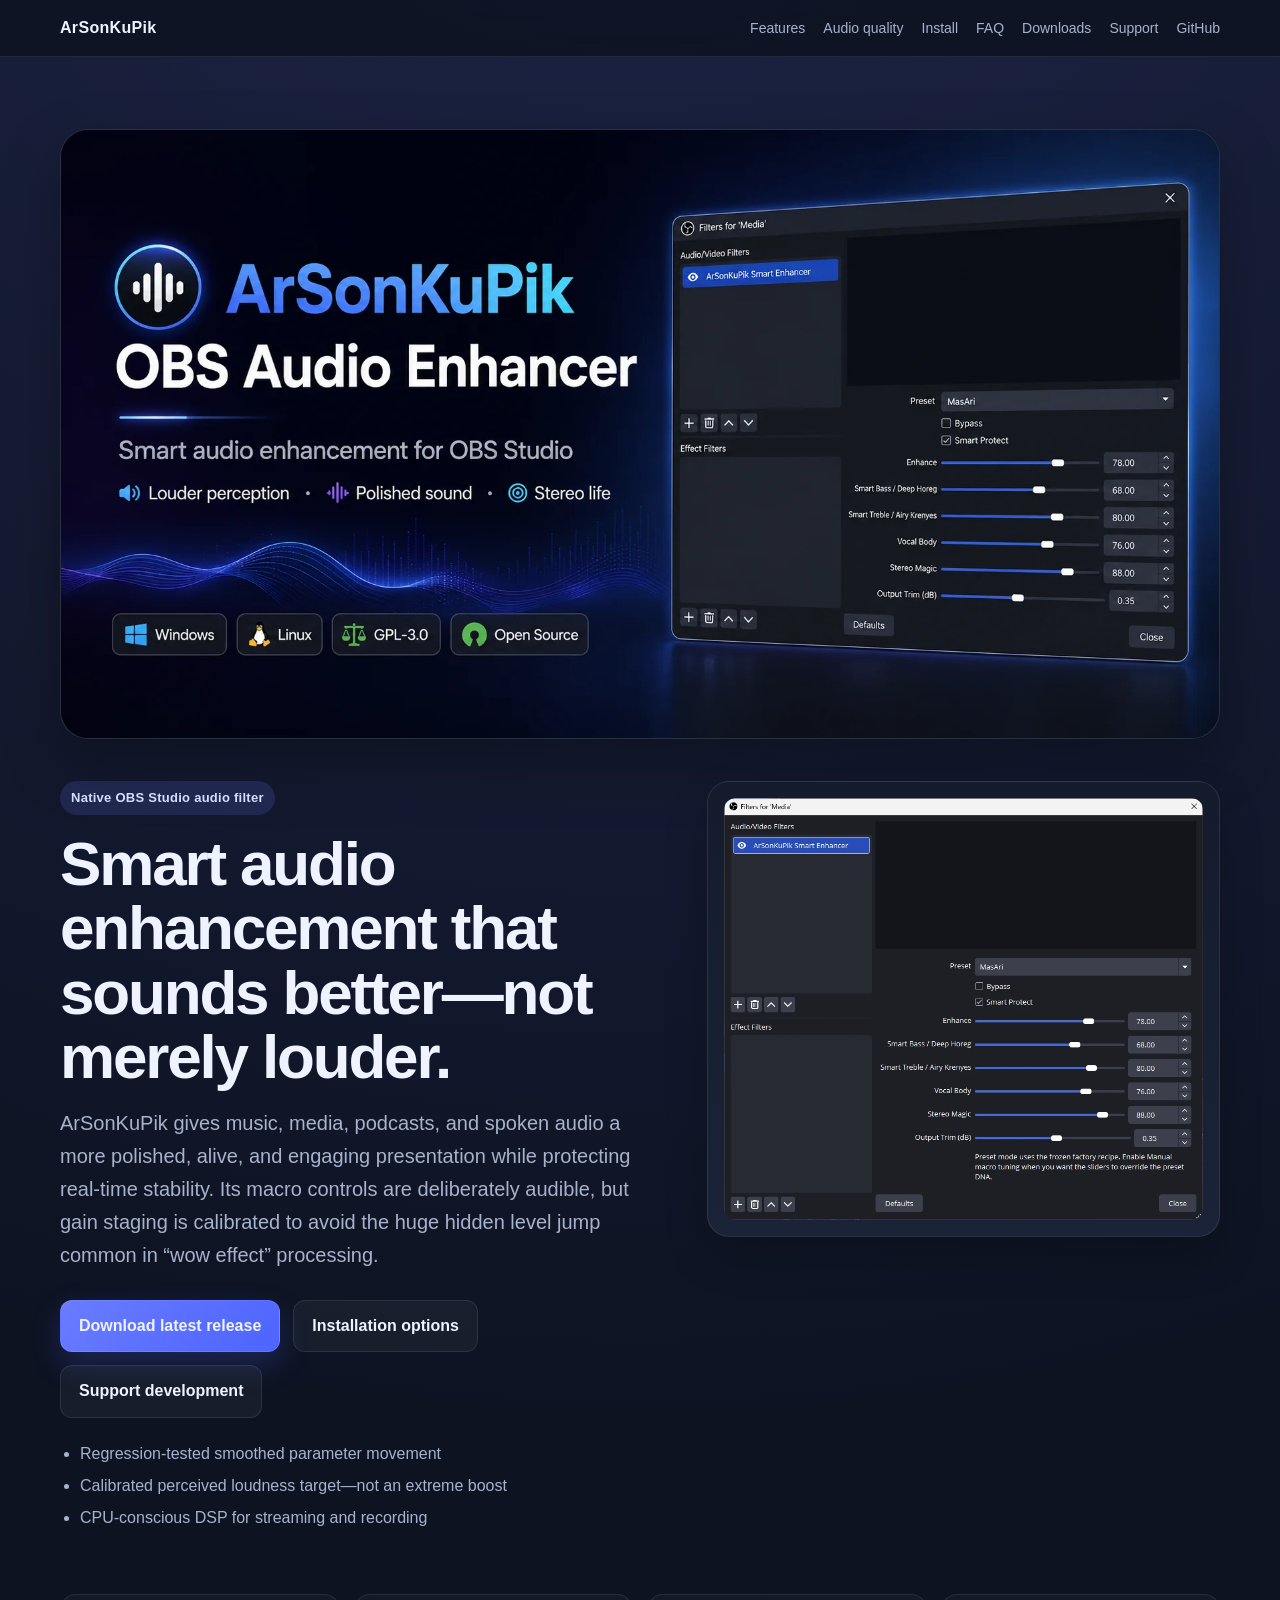
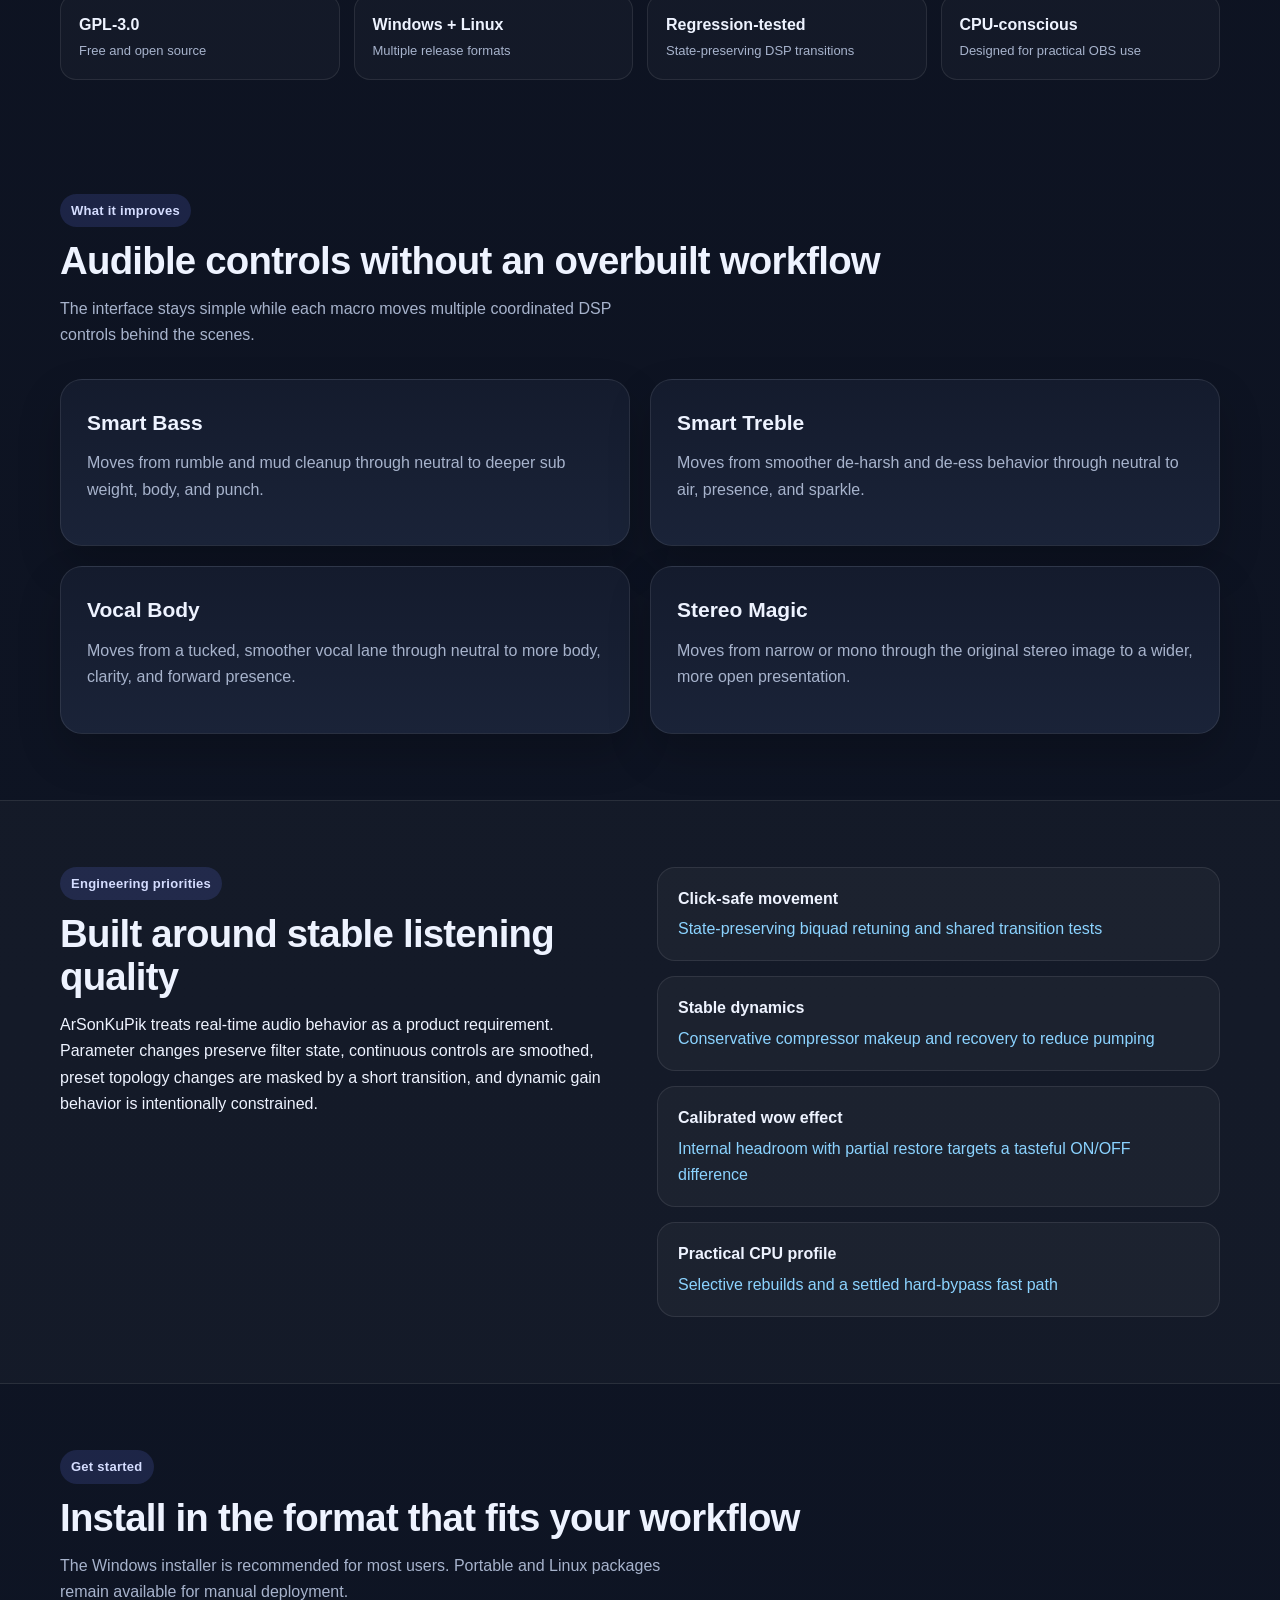
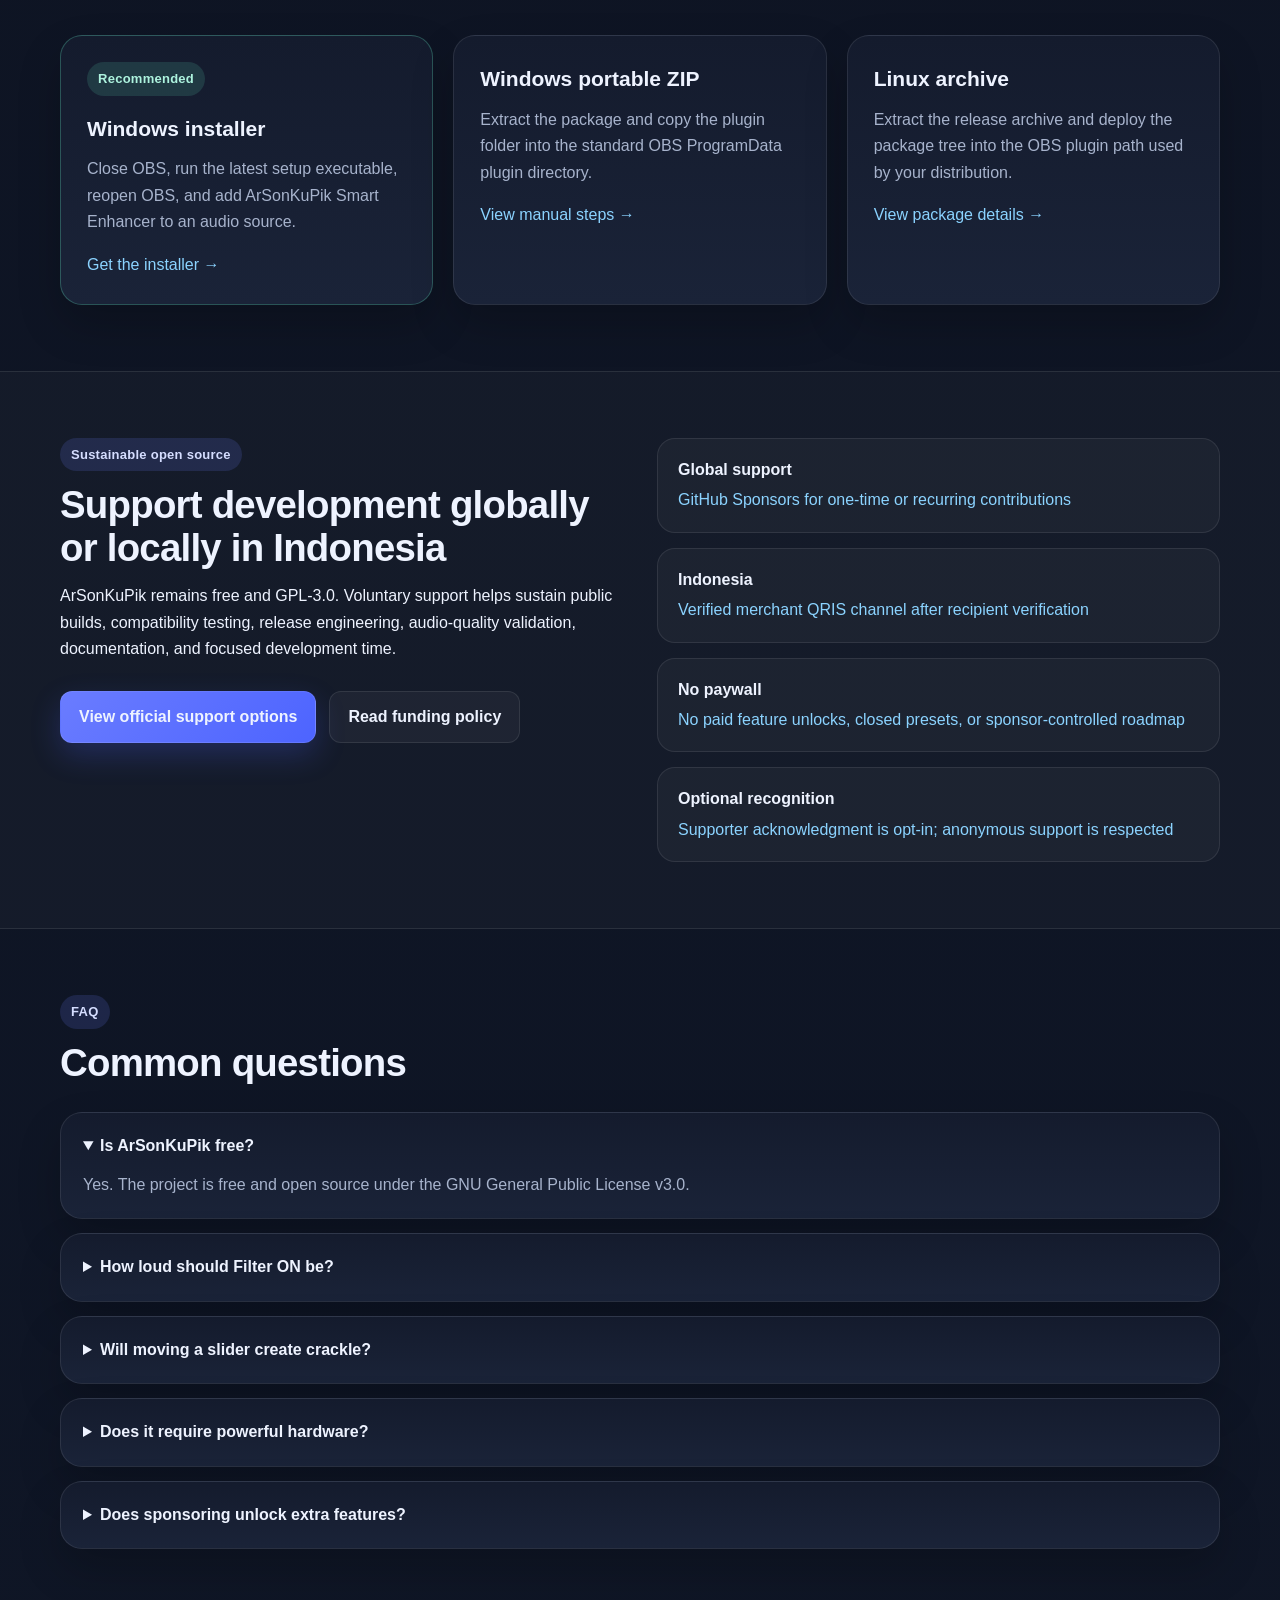
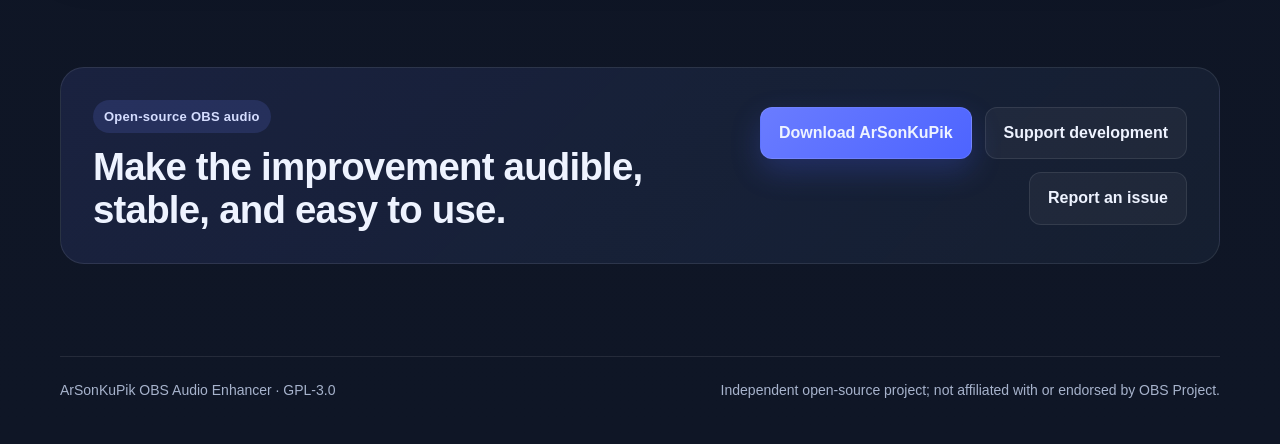
==== commit ad488330: "Update landing page for v0.4.15" ====
--- a/docs/site/index.html
+++ b/docs/site/index.html
@@ -3,9 +3,9 @@
 <head>
   <meta charset="utf-8">
   <meta name="viewport" content="width=device-width, initial-scale=1">
-  <title>ArSonKuPik OBS Audio Enhancer — Smart, Crackle-Free Audio Filter</title>
-  <meta name="description" content="Free and open-source smart audio enhancement plugin for OBS Studio. Get polished sound, audible macro controls, stable gain, crackle-free adjustment, and practical CPU use on Windows and Linux.">
-  <meta name="keywords" content="OBS audio enhancer, OBS Studio plugin, OBS audio filter, smart audio enhancement, crackle free audio plugin, podcast audio OBS, music enhancer OBS, stereo enhancer OBS">
+  <title>ArSonKuPik OBS Audio Enhancer — Smart, Regression-Tested Audio Filter</title>
+  <meta name="description" content="Free and open-source smart audio enhancement plugin for OBS Studio. Get polished sound, audible macro controls, stable gain, regression-tested transitions, and practical CPU use on Windows and Linux.">
+  <meta name="keywords" content="OBS audio enhancer, OBS Studio plugin, OBS audio filter, smart audio enhancement, click safe audio plugin, podcast audio OBS, music enhancer OBS, stereo enhancer OBS">
   <meta name="author" content="masarray">
   <meta name="robots" content="index,follow,max-image-preview:large">
   <meta name="theme-color" content="#0d1220">
@@ -15,7 +15,7 @@
   <meta property="og:type" content="website">
   <meta property="og:site_name" content="ArSonKuPik OBS Audio Enhancer">
   <meta property="og:title" content="ArSonKuPik OBS Audio Enhancer">
-  <meta property="og:description" content="Smart, crackle-free audio enhancement for OBS Studio with audible macro controls, calibrated loudness, stable dynamics, and practical CPU use.">
+  <meta property="og:description" content="Smart audio enhancement for OBS Studio with regression-tested transitions, calibrated loudness, stable dynamics, and practical CPU use.">
   <meta property="og:url" content="https://masarray.github.io/arsonkupik-obs-audio-enhancer/">
   <meta property="og:image" content="https://masarray.github.io/arsonkupik-obs-audio-enhancer/assets/images/og-hero.webp">
   <meta property="og:image:type" content="image/webp">
@@ -25,7 +25,7 @@
 
   <meta name="twitter:card" content="summary_large_image">
   <meta name="twitter:title" content="ArSonKuPik OBS Audio Enhancer">
-  <meta name="twitter:description" content="Free open-source smart audio enhancement for OBS Studio — polished, crackle-free, stable, and CPU-conscious.">
+  <meta name="twitter:description" content="Free open-source smart audio enhancement for OBS Studio — polished, regression-tested, stable, and CPU-conscious.">
   <meta name="twitter:image" content="https://masarray.github.io/arsonkupik-obs-audio-enhancer/assets/images/og-hero.webp">
   <meta name="twitter:image:alt" content="ArSonKuPik OBS Audio Enhancer promotional banner">
 
@@ -40,14 +40,14 @@
     "applicationCategory": "MultimediaApplication",
     "applicationSubCategory": "OBS Studio audio filter",
     "operatingSystem": "Windows, Linux",
-    "softwareVersion": "0.4.12",
+    "softwareVersion": "0.4.15",
     "isAccessibleForFree": true,
     "license": "https://www.gnu.org/licenses/gpl-3.0.html",
     "url": "https://masarray.github.io/arsonkupik-obs-audio-enhancer/",
     "downloadUrl": "https://github.com/masarray/arsonkupik-obs-audio-enhancer/releases",
     "codeRepository": "https://github.com/masarray/arsonkupik-obs-audio-enhancer",
     "image": "https://masarray.github.io/arsonkupik-obs-audio-enhancer/assets/images/og-hero.webp",
-    "description": "Free and open-source smart audio enhancement plugin for OBS Studio with audible macro controls, crackle-free parameter adjustment, calibrated gain staging, stable dynamics, and practical CPU use.",
+    "description": "Free and open-source smart audio enhancement plugin for OBS Studio with audible macro controls, regression-tested parameter and preset transitions, calibrated gain staging, stable dynamics, and practical CPU use.",
     "offers": {
       "@type": "Offer",
       "price": "0",
@@ -87,7 +87,7 @@
         "name": "Is it designed for live OBS use?",
         "acceptedAnswer": {
           "@type": "Answer",
-          "text": "Yes. The DSP direction prioritizes crackle-free parameter movement, stable dynamics, practical CPU use, and no mandatory global oversampling."
+          "text": "Yes. The DSP direction prioritizes click-safe parameter movement, tested preset and bypass transitions, stable dynamics, practical CPU use, and no mandatory global oversampling."
         }
       },
       {
@@ -139,7 +139,7 @@
             <a class="btn btn-secondary" href="support.html">Support development</a>
           </div>
           <ul class="hero-points">
-            <li>Crackle-free smoothed parameter movement</li>
+            <li>Regression-tested smoothed parameter movement</li>
             <li>Calibrated perceived loudness target—not an extreme boost</li>
             <li>CPU-conscious DSP for streaming and recording</li>
           </ul>
@@ -154,7 +154,7 @@
       <div class="wrap proof-grid">
         <div><strong>GPL-3.0</strong><span>Free and open source</span></div>
         <div><strong>Windows + Linux</strong><span>Multiple release formats</span></div>
-        <div><strong>Crackle-free</strong><span>State-preserving DSP updates</span></div>
+        <div><strong>Regression-tested</strong><span>State-preserving DSP transitions</span></div>
         <div><strong>CPU-conscious</strong><span>Designed for practical OBS use</span></div>
       </div>
     </section>
@@ -181,10 +181,10 @@
           <p>ArSonKuPik treats real-time audio behavior as a product requirement. Parameter changes preserve filter state, continuous controls are smoothed, preset topology changes are masked by a short transition, and dynamic gain behavior is intentionally constrained.</p>
         </div>
         <div class="stack-list">
-          <div><strong>Crackle-free movement</strong><span>State-preserving biquad retuning and block-level smoothing</span></div>
+          <div><strong>Click-safe movement</strong><span>State-preserving biquad retuning and shared transition tests</span></div>
           <div><strong>Stable dynamics</strong><span>Conservative compressor makeup and recovery to reduce pumping</span></div>
           <div><strong>Calibrated wow effect</strong><span>Internal headroom with partial restore targets a tasteful ON/OFF difference</span></div>
-          <div><strong>Practical CPU profile</strong><span>Dirty-apply updates stop retuning after parameters settle</span></div>
+          <div><strong>Practical CPU profile</strong><span>Selective rebuilds and a settled hard-bypass fast path</span></div>
         </div>
       </div>
     </section>
